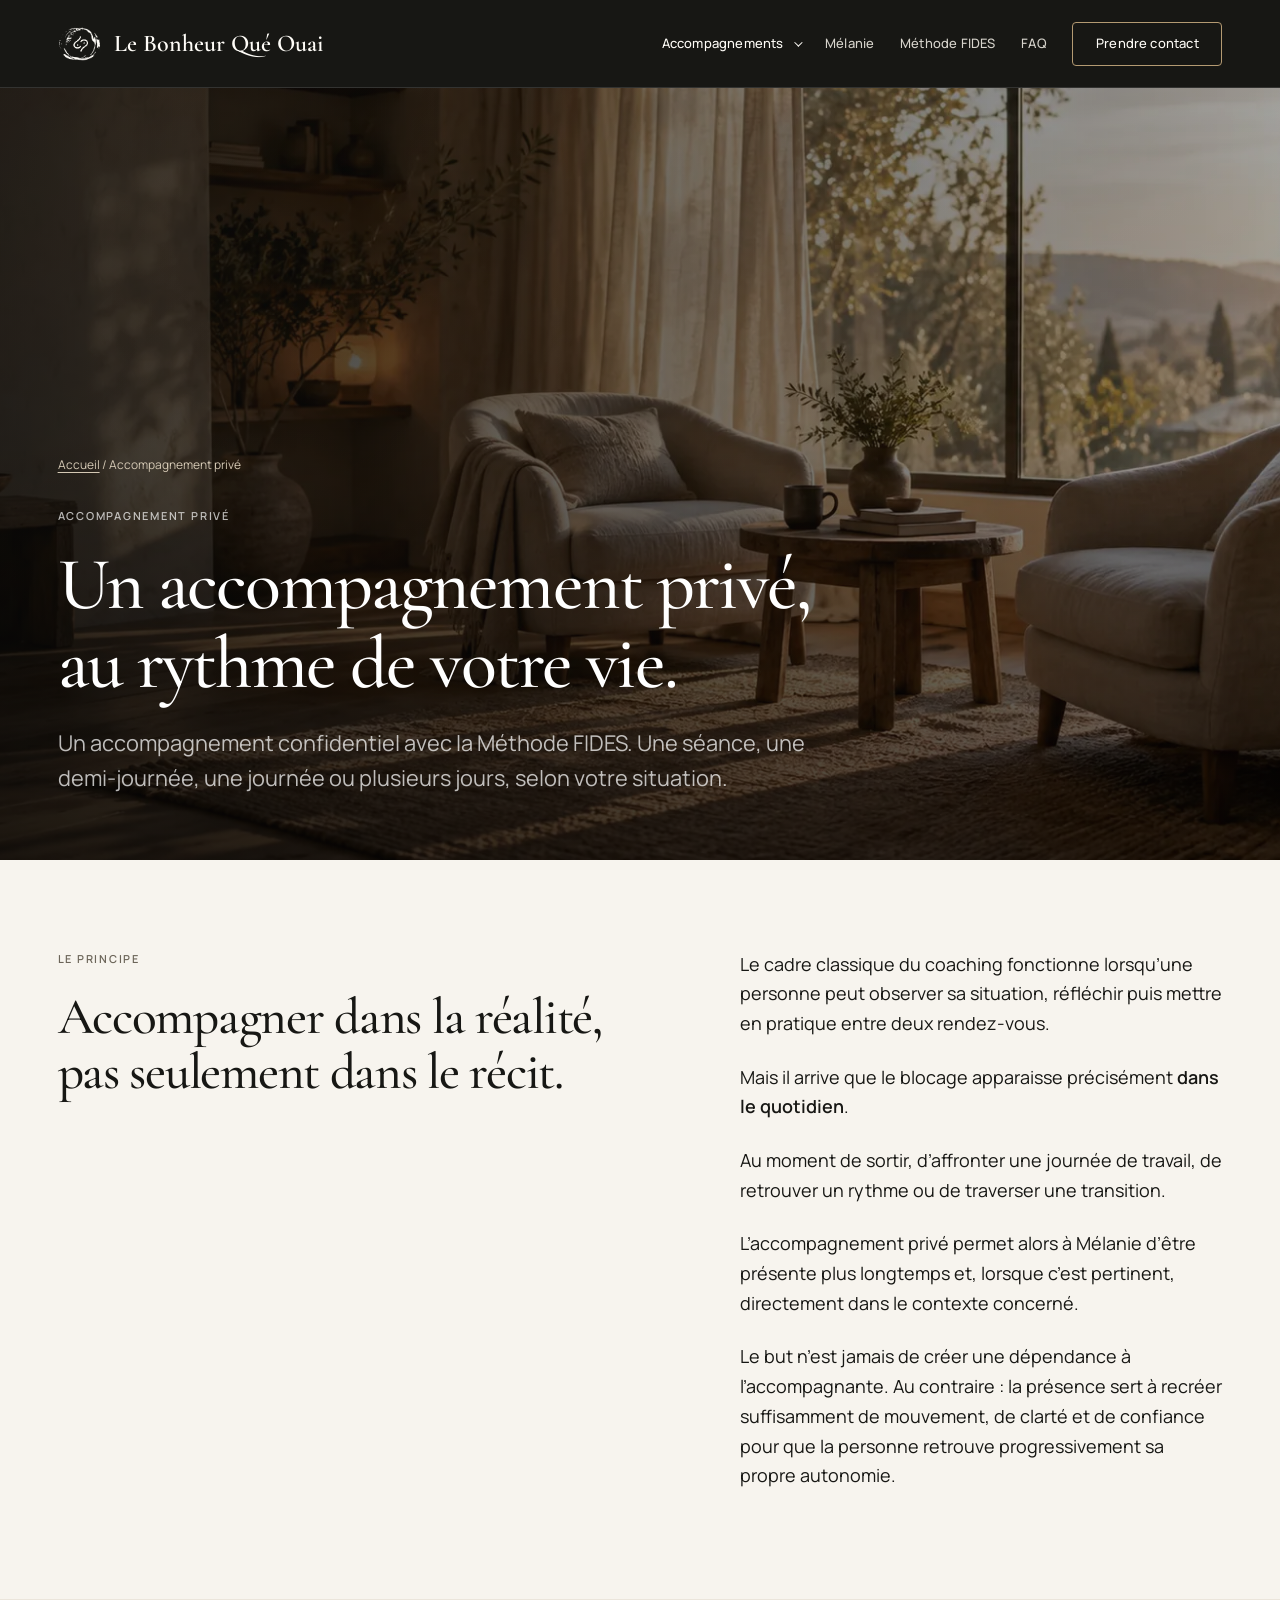
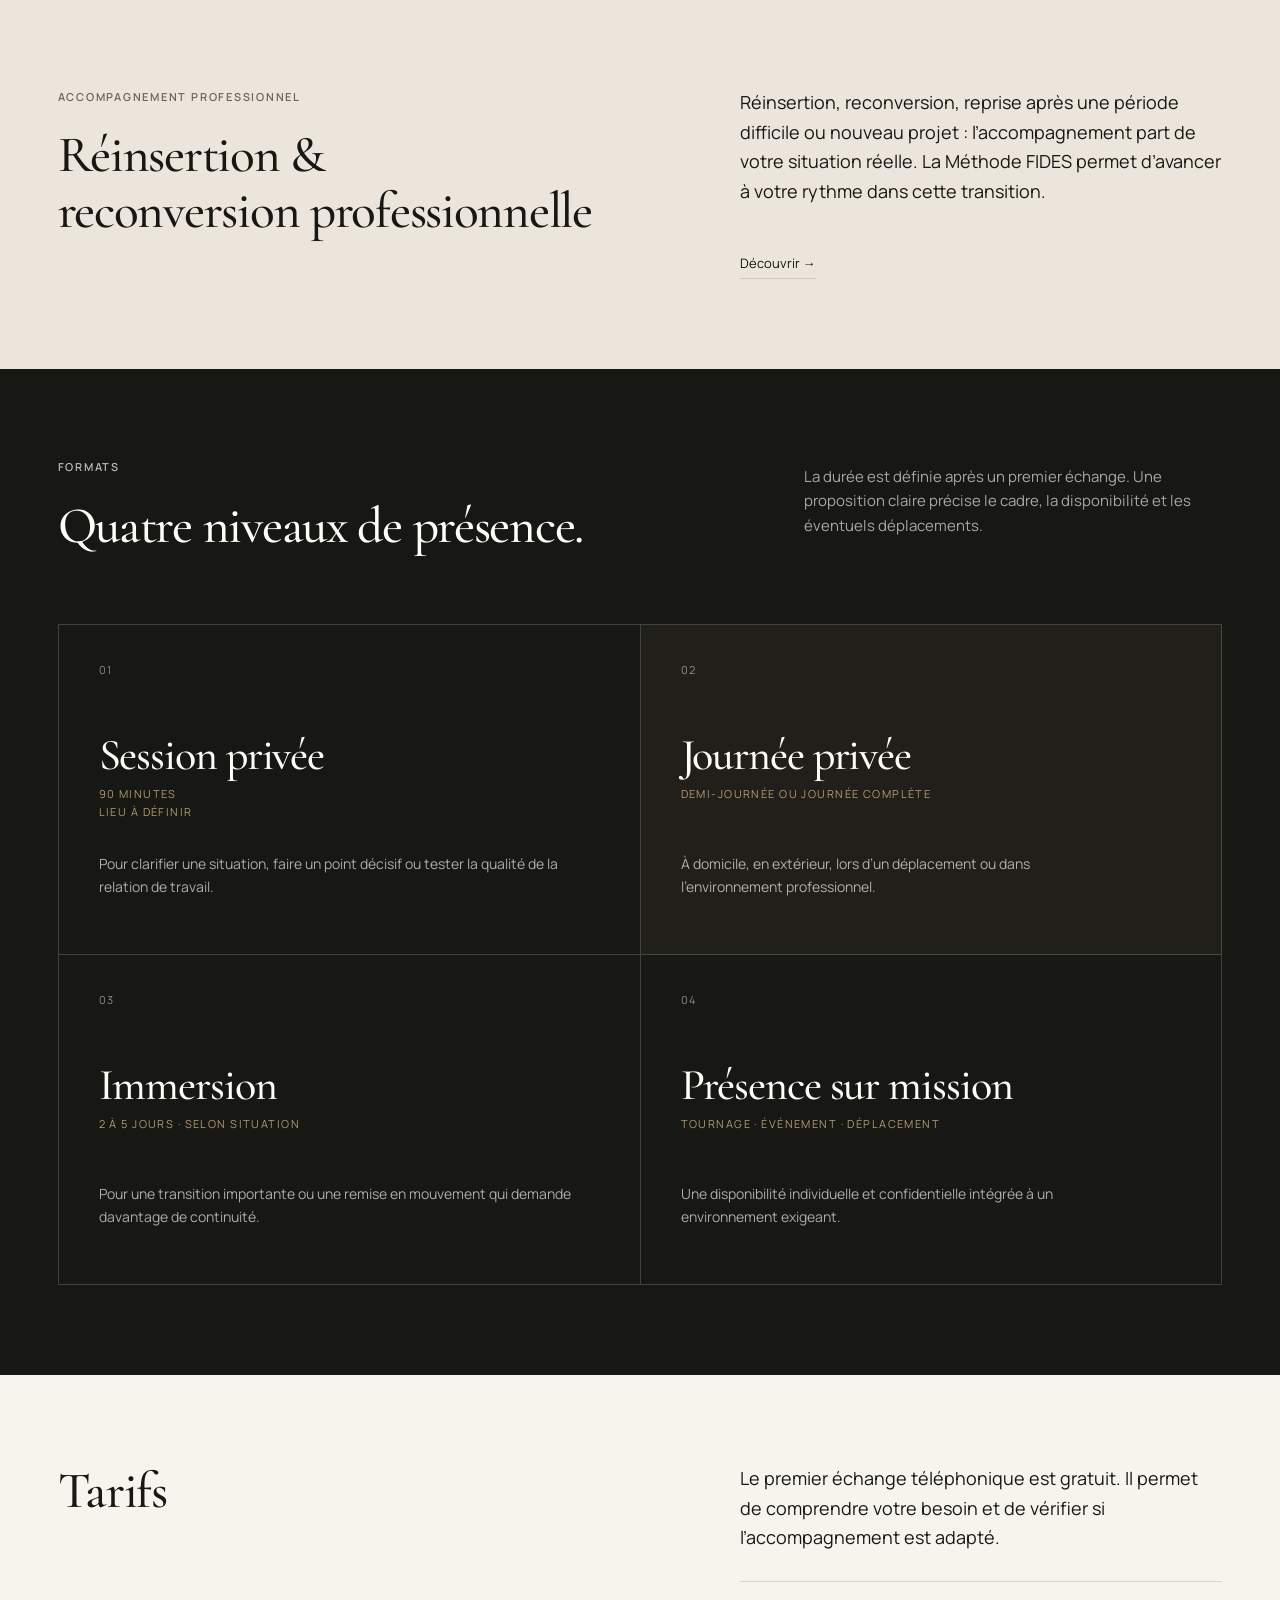
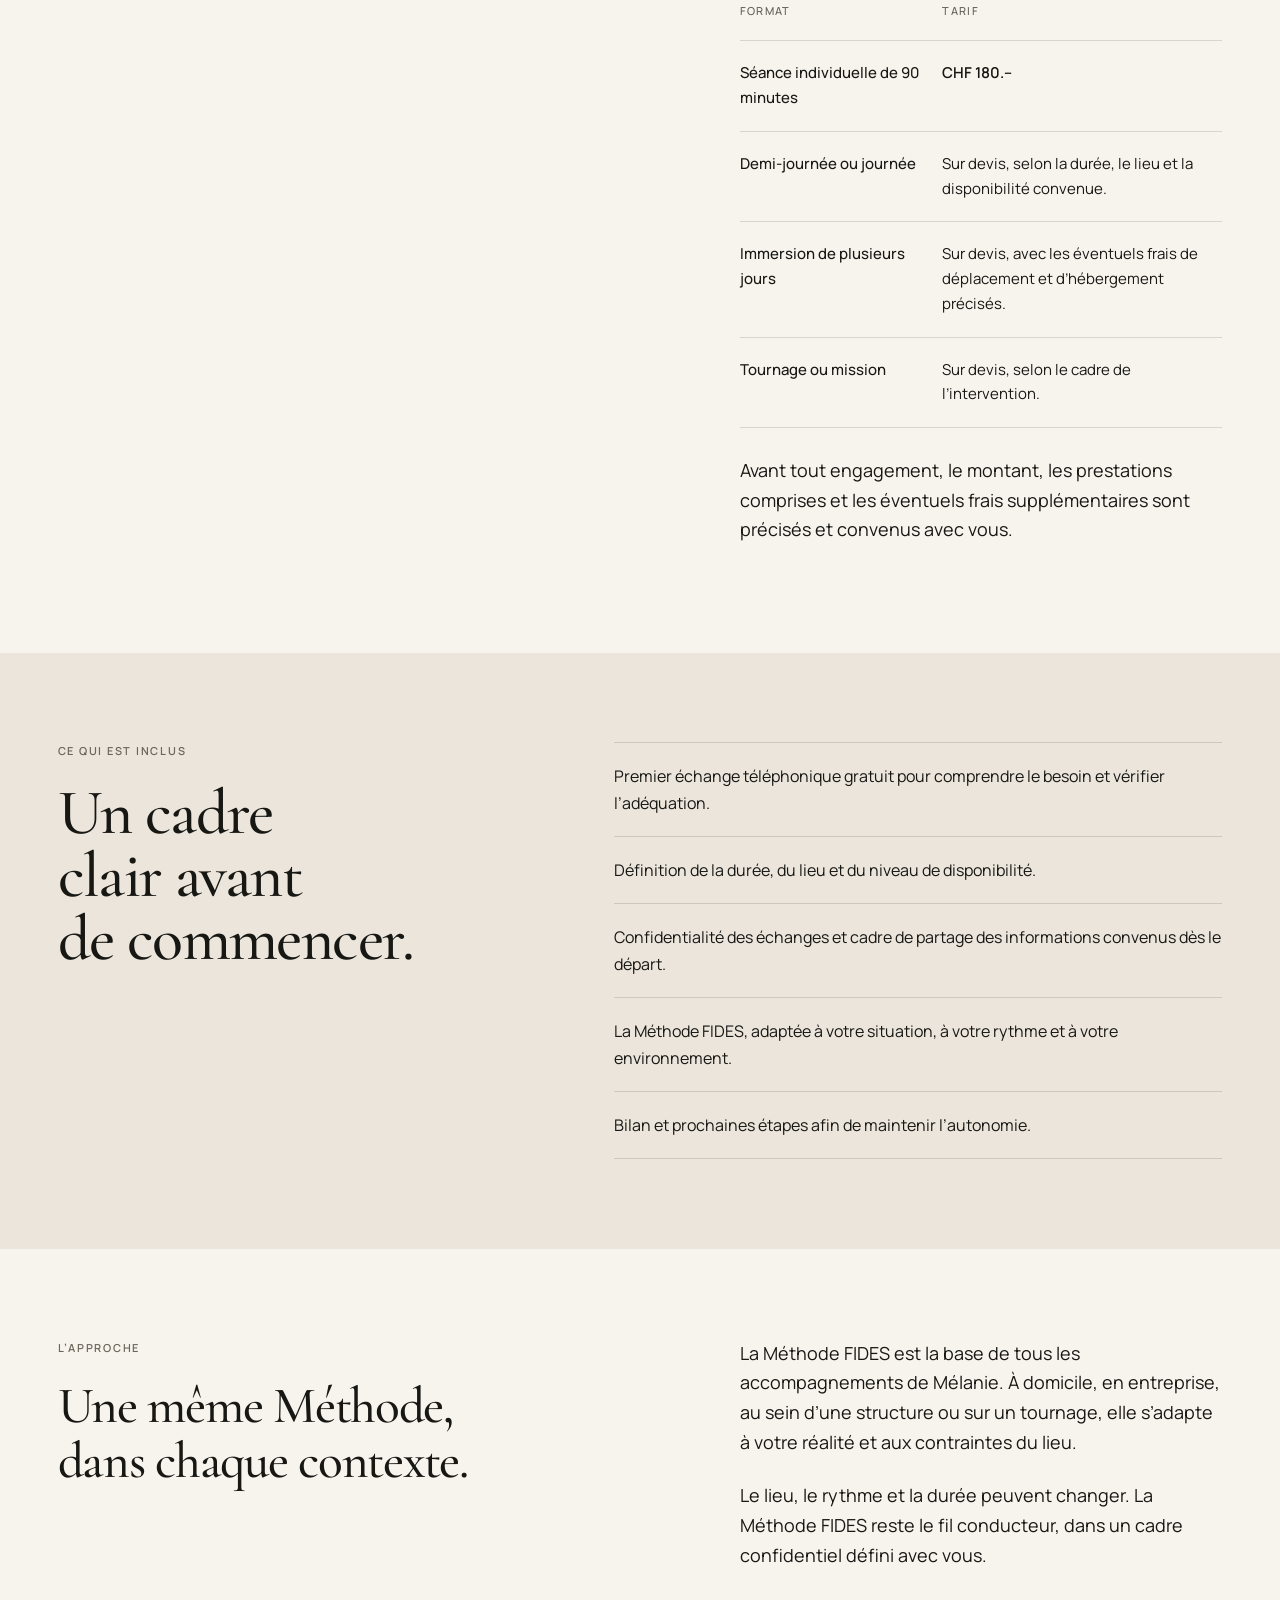
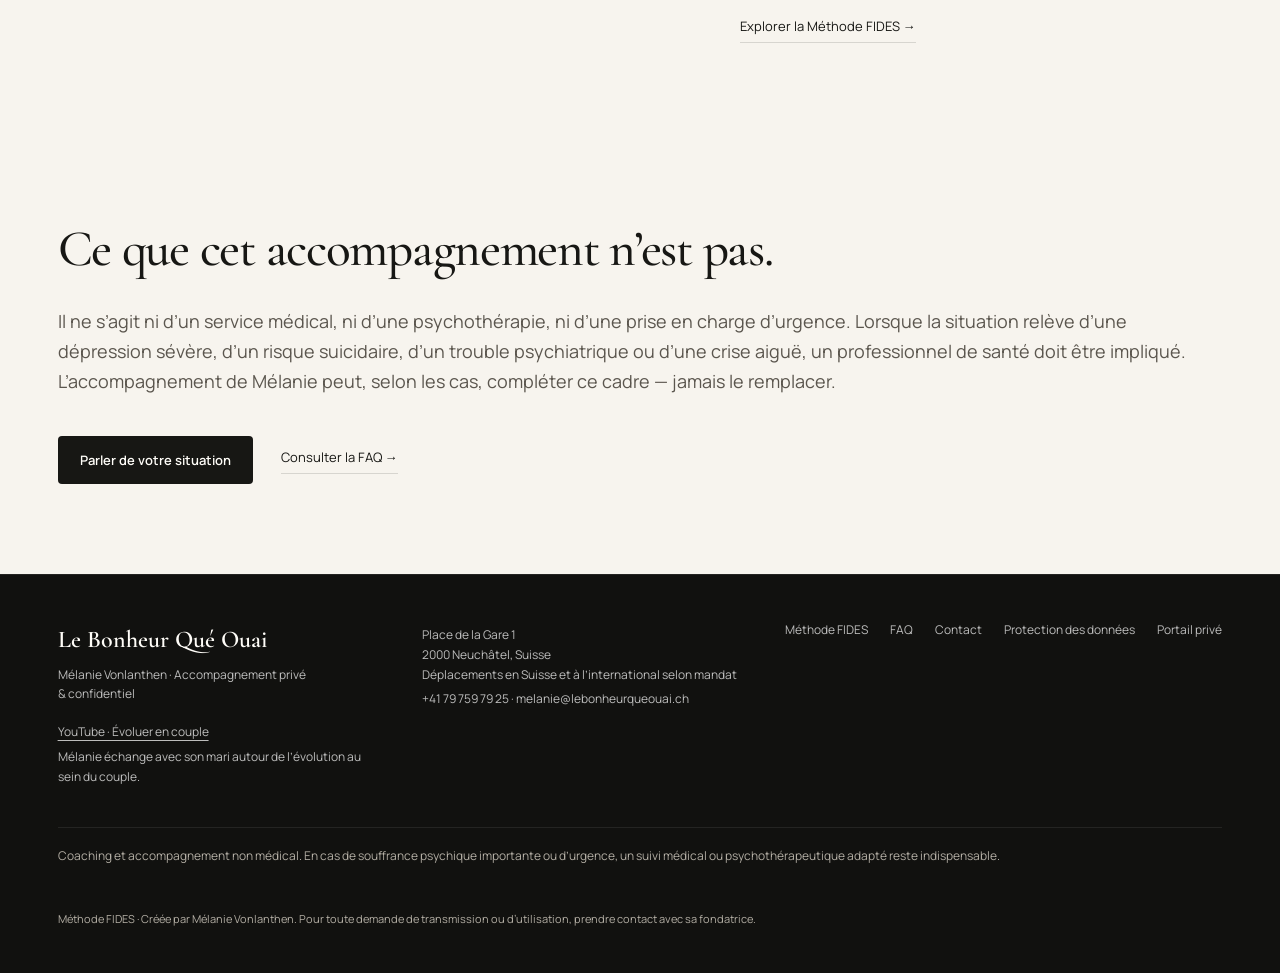
==== accompagnement-prive.html @ 4509a314 "Ajouter les tarifs validés et réduire les répétitions sur la reconversion" ====
<!doctype html><html lang="fr-CH"><head>
<meta charset="utf-8">
<script>document.documentElement.classList.add('js');</script>
<meta name="viewport" content="width=device-width,initial-scale=1">
<title>Accompagnement privé en Suisse | Séances et journées sur mesure</title>
<meta name="description" content="Un accompagnement privé et confidentiel avec la Méthode FIDES : séance, journée ou immersion, à Neuchâtel, à domicile ou en déplacement.">
<meta name="robots" content="index,follow,max-image-preview:large">
<link rel="canonical" href="https://amontandon01-cmyk.github.io/le_bonheur_que_ouai/accompagnement-prive.html">
<meta name="theme-color" content="#171714">
<link rel="icon" href="favicon.ico?v=20260914-symbole" sizes="any">
<link rel="icon" type="image/png" sizes="32x32" href="favicon-32x32.png?v=20260914-symbole">
<link rel="icon" type="image/svg+xml" href="favicon.svg?v=20260914-symbole">




<link rel="apple-touch-icon" sizes="180x180" href="apple-touch-icon.png?v=20260914-symbole">
<link rel="manifest" href="site.webmanifest?v=20260914-symbole">


<meta property="og:type" content="website"><meta property="og:locale" content="fr_CH"><meta property="og:title" content="Accompagnement privé en Suisse | Séances et journées sur mesure"><meta property="og:description" content="Un accompagnement privé et confidentiel avec la Méthode FIDES : séance, journée ou immersion, à Neuchâtel, à domicile ou en déplacement."><meta property="og:url" content="https://amontandon01-cmyk.github.io/le_bonheur_que_ouai/accompagnement-prive.html"><meta property="og:site_name" content="Le Bonheur Qué Ouai">
<meta property="og:image" content="https://amontandon01-cmyk.github.io/le_bonheur_que_ouai/assets/partage-social.jpg">
<meta property="og:image:width" content="1200">
<meta property="og:image:height" content="630">
<meta property="og:image:type" content="image/jpeg">
<meta property="og:image:alt" content="Le Bonheur Qué Ouai — Mélanie Vonlanthen. Accompagnement privé et confidentiel. Méthode FIDES.">
<link rel="stylesheet" href="assets/styles.css?v=20260915-tarifs"><script defer src="assets/site.js?v=20260913d" onerror="document.documentElement.classList.remove('js')"></script>
<script type="application/ld+json">{"@context":"https://schema.org","@graph":[{"@type":"WebSite","@id":"https://amontandon01-cmyk.github.io/le_bonheur_que_ouai/#website","url":"https://amontandon01-cmyk.github.io/le_bonheur_que_ouai/","name":"Le Bonheur Qué Ouai","inLanguage":"fr-CH"},{"@type":"Person","@id":"https://amontandon01-cmyk.github.io/le_bonheur_que_ouai/#melanie","name":"Mélanie Vonlanthen","jobTitle":"Coach et accompagnante privée","url":"https://amontandon01-cmyk.github.io/le_bonheur_que_ouai/melanie-vonlanthen.html","knowsAbout":["Méthode FIDES","accompagnement privé","transitions de vie","réinsertion et reconversion professionnelles"],"description":"Créatrice de la Méthode FIDES, Mélanie Vonlanthen propose un accompagnement privé et confidentiel, adapté à la personne et à son environnement."},{"@type":"ProfessionalService","@id":"https://amontandon01-cmyk.github.io/le_bonheur_que_ouai/#business","name":"Le Bonheur Qué Ouai","telephone":"+41 79 759 79 25","email":"melanie@lebonheurqueouai.ch","address":{"@type":"PostalAddress","streetAddress":"Place de la Gare 1","postalCode":"2000","addressLocality":"Neuchâtel","addressCountry":"CH"},"areaServed":[{"@type":"Country","name":"Suisse"},{"@type":"Place","name":"International, selon mandat"}],"logo":{"@type":"ImageObject","url":"https://amontandon01-cmyk.github.io/le_bonheur_que_ouai/assets/brand/icon-512.png","width":512,"height":512},"description":"Accompagnement privé et confidentiel avec la Méthode FIDES, à Neuchâtel et en déplacement selon mandat."},{"@type":"BreadcrumbList","@id":"https://amontandon01-cmyk.github.io/le_bonheur_que_ouai/accompagnement-prive.html#breadcrumb","itemListElement":[{"@type":"ListItem","position":1,"name":"Accueil","item":"https://amontandon01-cmyk.github.io/le_bonheur_que_ouai/"},{"@type":"ListItem","position":2,"name":"Accompagnement privé","item":"https://amontandon01-cmyk.github.io/le_bonheur_que_ouai/accompagnement-prive.html"}]},{"@type":"Service","@id":"https://amontandon01-cmyk.github.io/le_bonheur_que_ouai/accompagnement-prive.html#service","name":"Accompagnement privé","description":"Un accompagnement privé et confidentiel avec la Méthode FIDES : séance, journée ou immersion, à Neuchâtel, à domicile ou en déplacement.","url":"https://amontandon01-cmyk.github.io/le_bonheur_que_ouai/accompagnement-prive.html","provider":{"@id":"https://amontandon01-cmyk.github.io/le_bonheur_que_ouai/#business"},"areaServed":[{"@type":"Country","name":"Suisse"},{"@type":"Place","name":"International, selon mandat"}],"serviceType":"Accompagnement avec la Méthode FIDES"},{"@type":"WebPage","@id":"https://amontandon01-cmyk.github.io/le_bonheur_que_ouai/accompagnement-prive.html#webpage","url":"https://amontandon01-cmyk.github.io/le_bonheur_que_ouai/accompagnement-prive.html","name":"Accompagnement privé en Suisse | Séances et journées sur mesure","description":"Un accompagnement privé et confidentiel avec la Méthode FIDES : séance, journée ou immersion, à Neuchâtel, à domicile ou en déplacement.","inLanguage":"fr-CH","isPartOf":{"@id":"https://amontandon01-cmyk.github.io/le_bonheur_que_ouai/#website"},"about":{"@id":"https://amontandon01-cmyk.github.io/le_bonheur_que_ouai/#melanie"},"breadcrumb":{"@id":"https://amontandon01-cmyk.github.io/le_bonheur_que_ouai/accompagnement-prive.html#breadcrumb"},"mainEntity":{"@id":"https://amontandon01-cmyk.github.io/le_bonheur_que_ouai/accompagnement-prive.html#service"}}]}</script>
<link rel="preload" as="image" type="image/webp" href="assets/hero-interieur-640.webp" media="(max-width: 640px)">
<link rel="preload" as="image" type="image/webp" href="assets/hero-interieur-1600.webp" media="(min-width: 641px)">
</head><body><a class="skip-link" href="#contenu">Aller au contenu</a><header class="site-header inner-header" data-header><div class="header-inner">
<a class="brand" href="index.html" aria-label="Le Bonheur Qué Ouai — accueil"><img class="brand-logo" src="assets/brand/logo-symbol.png" alt="" width="44" height="44"><span class="brand-name">Le Bonheur Qué Ouai</span></a>
<button class="menu-toggle" type="button" aria-expanded="false" aria-controls="main-nav" aria-label="Ouvrir le menu" data-menu-toggle>Menu</button>
<nav id="main-nav" class="main-nav" aria-label="Navigation principale" data-nav>
<details class="nav-disclosure" data-active><summary>Accompagnements<span class="nav-chevron" aria-hidden="true"></span></summary><div class="nav-submenu"><a href="accompagnement-prive.html" aria-current="page">Tous les accompagnements</a><a href="transitions-de-vie.html">Transitions de vie</a><a class="nav-professional" href="reinsertion-reconversion-professionnelle.html">Réinsertion &amp; reconversion professionnelle</a><a href="remise-en-mouvement.html">Remise en mouvement</a><a href="environnements-exigeants.html">Tournages &amp; missions</a></div></details>
<a href="melanie-vonlanthen.html">Mélanie</a><a href="methode-fides.html">Méthode FIDES</a><a href="faq.html">FAQ</a><a class="nav-cta" href="contact.html">Prendre contact</a></nav></div></header><main id="contenu" tabindex="-1">
<section class="page-hero page-hero-image hero-interieur"><nav class="breadcrumbs" aria-label="Fil d’Ariane"><a href="index.html">Accueil</a><span aria-hidden="true"> / </span><span aria-current="page">Accompagnement privé</span></nav><p class="eyebrow">Accompagnement privé</p><h1>Un accompagnement privé, au rythme de votre vie.</h1><p>Un accompagnement confidentiel avec la Méthode FIDES. Une séance, une demi-journée, une journée ou plusieurs jours, selon votre situation.</p></section>
<section class="section-light content-split"><div><p class="eyebrow dark">Le principe</p><h2>Accompagner dans la réalité, pas seulement dans le récit.</h2></div><div class="long-copy"><p>Le cadre classique du coaching fonctionne lorsqu’une personne peut observer sa situation, réfléchir puis mettre en pratique entre deux rendez-vous.</p><p>Mais il arrive que le blocage apparaisse précisément <strong>dans le quotidien</strong>.</p><p>Au moment de sortir, d’affronter une journée de travail, de retrouver un rythme ou de traverser une transition.</p><p>L’accompagnement privé permet alors à Mélanie d’être présente plus longtemps et, lorsque c’est pertinent, directement dans le contexte concerné.</p><p>Le but n’est jamais de créer une dépendance à l’accompagnante. Au contraire&nbsp;: la présence sert à recréer suffisamment de mouvement, de clarté et de confiance pour que la personne retrouve progressivement sa propre autonomie.</p></div></section>
<section id="reinsertion-reconversion" class="section-stone content-split"><div><p class="eyebrow dark">Accompagnement professionnel</p><h2>Réinsertion &amp; reconversion professionnelle</h2></div><div class="long-copy"><p>Réinsertion, reconversion, reprise après une période difficile ou nouveau projet&nbsp;: l’accompagnement part de votre situation réelle. La Méthode FIDES permet d’avancer à votre rythme dans cette transition.</p><a class="inline-cta" href="reinsertion-reconversion-professionnelle.html" aria-label="Découvrir la réinsertion et la reconversion professionnelle">Découvrir →</a></div></section>
<section class="section-dark"><div class="section-heading split"><div><p class="eyebrow">Formats</p><h2>Quatre niveaux de présence.</h2></div><p>La durée est définie après un premier échange. Une proposition claire précise le cadre, la disponibilité et les éventuels déplacements.</p></div><div class="format-grid"><article class="format-card"><span>01</span><h3>Session privée</h3><p class="format-meta">90 minutes<br>Lieu à définir</p><p>Pour clarifier une situation, faire un point décisif ou tester la qualité de la relation de travail.</p></article><article class="format-card featured"><span>02</span><h3>Journée privée</h3><p class="format-meta">Demi-journée ou journée complète</p><p>À domicile, en extérieur, lors d’un déplacement ou dans l’environnement professionnel.</p></article><article class="format-card"><span>03</span><h3>Immersion</h3><p class="format-meta">2 à 5 jours · selon situation</p><p>Pour une transition importante ou une remise en mouvement qui demande davantage de continuité.</p></article><article class="format-card"><span>04</span><h3>Présence sur mission</h3><p class="format-meta">Tournage · événement · déplacement</p><p>Une disponibilité individuelle et confidentielle intégrée à un environnement exigeant.</p></article></div></section>
<section class="section-light content-split pricing-section" aria-labelledby="tarifs"><div><h2 id="tarifs">Tarifs</h2></div><div class="long-copy"><p>Le premier échange téléphonique est gratuit. Il permet de comprendre votre besoin et de vérifier si l’accompagnement est adapté.</p>
<table class="pricing-table" aria-labelledby="tarifs"><thead><tr><th scope="col">Format</th><th scope="col">Tarif</th></tr></thead><tbody>
<tr><th scope="row">Séance individuelle de 90 minutes</th><td><strong>CHF&nbsp;180.–</strong></td></tr>
<tr><th scope="row">Demi-journée ou journée</th><td>Sur devis, selon la durée, le lieu et la disponibilité convenue.</td></tr>
<tr><th scope="row">Immersion de plusieurs jours</th><td>Sur devis, avec les éventuels frais de déplacement et d’hébergement précisés.</td></tr>
<tr><th scope="row">Tournage ou mission</th><td>Sur devis, selon le cadre de l’intervention.</td></tr>
</tbody></table>
<p>Avant tout engagement, le montant, les prestations comprises et les éventuels frais supplémentaires sont précisés et convenus avec vous.</p></div></section>
<section class="section-stone editorial-list"><div><p class="eyebrow dark">Ce qui est inclus</p><h2>Un cadre clair avant de commencer.</h2></div><ul><li>Premier échange téléphonique gratuit pour comprendre le besoin et vérifier l’adéquation.</li><li>Définition de la durée, du lieu et du niveau de disponibilité.</li><li>Confidentialité des échanges et cadre de partage des informations convenus dès le départ.</li><li>La Méthode FIDES, adaptée à votre situation, à votre rythme et à votre environnement.</li><li>Bilan et prochaines étapes afin de maintenir l’autonomie.</li></ul></section>
<section class="section-light content-split"><div><p class="eyebrow dark">L’approche</p><h2>Une même Méthode, dans chaque contexte.</h2></div><div class="long-copy"><p>La Méthode FIDES est la base de tous les accompagnements de Mélanie. À domicile, en entreprise, au sein d’une structure ou sur un tournage, elle s’adapte à votre réalité et aux contraintes du lieu.</p><p>Le lieu, le rythme et la durée peuvent changer. La Méthode FIDES reste le fil conducteur, dans un cadre confidentiel défini avec vous.</p><a class="inline-cta" href="methode-fides.html">Explorer la Méthode FIDES →</a></div></section><section class="section-light clinical-box"><h2>Ce que cet accompagnement n’est pas.</h2><p>Il ne s’agit ni d’un service médical, ni d’une psychothérapie, ni d’une prise en charge d’urgence. Lorsque la situation relève d’une dépression sévère, d’un risque suicidaire, d’un trouble psychiatrique ou d’une crise aiguë, un professionnel de santé doit être impliqué. L’accompagnement de Mélanie peut, selon les cas, compléter ce cadre — jamais le remplacer.</p><div class="hero-actions"><a class="button button-dark" href="contact.html">Parler de votre situation</a><a class="inline-cta" href="faq.html">Consulter la FAQ →</a></div></section>
</main><footer class="site-footer"><div><strong>Le Bonheur Qué Ouai</strong><p>Mélanie Vonlanthen · Accompagnement privé &amp; confidentiel</p><p class="footer-youtube"><a href="https://www.youtube.com/channel/UCPby14BXJpV1jzdM7zE-QJA/videos" target="_blank" rel="noopener noreferrer" aria-label="YouTube · Évoluer en couple (nouvel onglet)">YouTube · Évoluer en couple</a><span>Mélanie échange avec son mari autour de l’évolution au sein du couple.</span></p></div><div class="footer-meta"><p>Place de la Gare 1<br>2000 Neuchâtel, Suisse<br>Déplacements en Suisse et à l’international selon mandat</p><p><a href="tel:+41797597925">+41 79 759 79 25</a> · <a href="mailto:melanie@lebonheurqueouai.ch">melanie@lebonheurqueouai.ch</a></p></div><div class="footer-links"><a href="methode-fides.html">Méthode FIDES</a><a href="faq.html">FAQ</a><a href="contact.html">Contact</a><a href="protection-des-donnees.html">Protection des données</a><a href="https://portail.lebonheurqueouai.ch/">Portail privé</a></div><div class="photo-credits">Coaching et accompagnement non médical. En cas de souffrance psychique importante ou d’urgence, un suivi médical ou psychothérapeutique adapté reste indispensable.</div><p class="fides-attribution">Méthode FIDES · Créée par Mélanie Vonlanthen. Pour toute demande de transmission ou d’utilisation, prendre contact avec sa fondatrice.</p></footer></body></html>
---- assets/styles.css ----
@font-face {
  font-family: 'Cormorant Garamond';
  font-style: italic;
  font-weight: 500;
  font-display: swap;
  src: url('fonts/cormorant-garamond-italic-latin.woff2') format('woff2');
  unicode-range: U+0000-00FF, U+0131, U+0152-0153, U+02BB-02BC, U+02C6, U+02DA, U+02DC, U+0304, U+0308, U+0329, U+2000-206F, U+20AC, U+2122, U+2191, U+2193, U+2212, U+2215, U+FEFF, U+FFFD;
}

@font-face {
  font-family: 'Cormorant Garamond';
  font-style: normal;
  font-weight: 500;
  font-display: swap;
  src: url('fonts/cormorant-garamond-normal-latin.woff2') format('woff2');
  unicode-range: U+0000-00FF, U+0131, U+0152-0153, U+02BB-02BC, U+02C6, U+02DA, U+02DC, U+0304, U+0308, U+0329, U+2000-206F, U+20AC, U+2122, U+2191, U+2193, U+2212, U+2215, U+FEFF, U+FFFD;
}

@font-face {
  font-family: 'Cormorant Garamond';
  font-style: normal;
  font-weight: 600;
  font-display: swap;
  src: url('fonts/cormorant-garamond-normal-latin.woff2') format('woff2');
  unicode-range: U+0000-00FF, U+0131, U+0152-0153, U+02BB-02BC, U+02C6, U+02DA, U+02DC, U+0304, U+0308, U+0329, U+2000-206F, U+20AC, U+2122, U+2191, U+2193, U+2212, U+2215, U+FEFF, U+FFFD;
}

@font-face {
  font-family: 'Manrope';
  font-style: normal;
  font-weight: 400;
  font-display: swap;
  src: url('fonts/manrope-normal-latin.woff2') format('woff2');
  unicode-range: U+0000-00FF, U+0131, U+0152-0153, U+02BB-02BC, U+02C6, U+02DA, U+02DC, U+0304, U+0308, U+0329, U+2000-206F, U+20AC, U+2122, U+2191, U+2193, U+2212, U+2215, U+FEFF, U+FFFD;
}

@font-face {
  font-family: 'Manrope';
  font-style: normal;
  font-weight: 500;
  font-display: swap;
  src: url('fonts/manrope-normal-latin.woff2') format('woff2');
  unicode-range: U+0000-00FF, U+0131, U+0152-0153, U+02BB-02BC, U+02C6, U+02DA, U+02DC, U+0304, U+0308, U+0329, U+2000-206F, U+20AC, U+2122, U+2191, U+2193, U+2212, U+2215, U+FEFF, U+FFFD;
}

@font-face {
  font-family: 'Manrope';
  font-style: normal;
  font-weight: 600;
  font-display: swap;
  src: url('fonts/manrope-normal-latin.woff2') format('woff2');
  unicode-range: U+0000-00FF, U+0131, U+0152-0153, U+02BB-02BC, U+02C6, U+02DA, U+02DC, U+0304, U+0308, U+0329, U+2000-206F, U+20AC, U+2122, U+2191, U+2193, U+2212, U+2215, U+FEFF, U+FFFD;
}


:root {
  --ink: #171714;
  --paper: #f7f4ee;
  --stone: #ebe5db;
  --white: #fffdf8;
  --muted: #777167;
  --accent: #b49a72;
  --line: rgba(23, 23, 20, .14);
  --max: 1380px;
  --pad: clamp(24px, 5vw, 84px);
  --header-h: 79px;
}

*, *::before, *::after { box-sizing: border-box; }
html { scroll-behavior: smooth; }
body {
  margin: 0;
  min-width: 320px;
  background: var(--paper);
  color: var(--ink);
  font-family: 'Manrope', sans-serif;
  font-size: 16px;
  line-height: 1.65;
  -webkit-font-smoothing: antialiased;
  text-rendering: optimizeLegibility;
}
body.menu-open { overflow: hidden; }
a { color: inherit; text-decoration: none; }
img { display: block; max-width: 100%; }
button { font: inherit; }
::selection { background: #cdbc9f; color: var(--ink); }
h1, h2, h3, p { margin-top: 0; }
h1, h2, h3 {
  font-family: 'Cormorant Garamond', serif;
  font-weight: 500;
  line-height: .98;
  letter-spacing: -.025em;
}

/* Shared components */
.eyebrow {
  margin: 0 0 22px;
  color: rgba(255, 255, 255, .7);
  font-size: 11px;
  font-weight: 600;
  letter-spacing: .16em;
  text-transform: uppercase;
}
.eyebrow.dark { color: #6c6559; }
.button {
  display: inline-flex;
  align-items: center;
  justify-content: center;
  min-height: 48px;
  padding: 0 22px;
  border-radius: 999px;
  font-size: 13px;
  font-weight: 600;
  transition: transform .2s ease, background-color .2s ease;
}
.button:hover { transform: translateY(-2px); }
.button-light { background: var(--white); color: var(--ink); }
.button-dark { background: var(--ink); color: var(--white); }
.text-link {
  width: max-content;
  max-width: 100%;
  padding-bottom: 4px;
  border-bottom: 1px solid rgba(255, 255, 255, .4);
  font-size: 13px;
}
.inline-cta {
  display: inline-block;
  margin-top: 28px;
  padding-bottom: 4px;
  border-bottom: 1px solid var(--line);
  font-size: 13px;
}

/* Home hero */
.hero {
  position: relative;
  min-height: 100svh;
  display: grid;
  grid-template-columns: minmax(0, 1.35fr) minmax(280px, .65fr);
  align-items: end;
  gap: 54px;
  padding: 180px var(--pad) 62px;
  overflow: hidden;
  background: #161613;
  color: var(--white);
}
.home-hero::before,
.page-hero-image::before {
  content: '';
  position: absolute;
  inset: 0;
  background-image:
    linear-gradient(90deg, rgba(12, 12, 10, .80), rgba(12, 12, 10, .55) 48%, rgba(12, 12, 10, .30)),
    var(--hero-image, url('hero-accueil-2200.webp'));
  background-size: cover;
  background-repeat: no-repeat;
  background-position: center 56%;
  transform: scale(1.02);
}
.hero::after,
.page-hero-image::after {
  content: '';
  position: absolute;
  inset: 0;
  background: linear-gradient(180deg, rgba(0, 0, 0, .08), rgba(0, 0, 0, .12) 52%, rgba(0, 0, 0, .5));
}
.hero > *, .page-hero-image > * { position: relative; z-index: 1; }
.hero-content { max-width: 920px; }
.hero h1 {
  max-width: 1200px;
  margin-bottom: 28px;
  font-size: clamp(61px, 8.4vw, 132px);
}
.hero-lead {
  max-width: 770px;
  color: rgba(255, 255, 255, .85);
  font-size: clamp(18px, 1.8vw, 27px);
  line-height: 1.5;
}
.hero-actions {
  display: flex;
  align-items: center;
  flex-wrap: wrap;
  gap: 28px;
  margin-top: 40px;
}
.hero-note {
  justify-self: end;
  max-width: 330px;
  padding-top: 18px;
  border-top: 1px solid rgba(255, 255, 255, .45);
  color: rgba(255, 255, 255, .78);
}
.hero-note span {
  color: #fff;
  font-family: 'Cormorant Garamond', serif;
  font-size: 42px;
  line-height: 1;
}
.hero-note p { margin: 10px 0 0; font-size: 14px; }

/* Inner hero */
.page-hero {
  min-height: 74svh;
  padding: 190px var(--pad) 90px;
  display: flex;
  flex-direction: column;
  justify-content: flex-end;
  background: #191916;
  color: #fff;
}
.page-hero h1 {
  max-width: 1150px;
  margin: 0 0 28px;
  font-size: clamp(60px, 8vw, 118px);
}
.page-hero > p:last-child {
  max-width: 770px;
  color: rgba(255, 255, 255, .72);
  font-size: clamp(18px, 1.7vw, 25px);
}
.page-hero.warm { background: linear-gradient(135deg, #302921, #171714); }
.page-hero.soft { background: linear-gradient(135deg, #4f514b, #1d1d1a); }
.page-hero.night { background: linear-gradient(145deg, #13171a, #1b1b18); }
.page-hero.faq-hero { background: linear-gradient(145deg, #29261f, #171714); }
.page-hero.contact-hero { background: linear-gradient(145deg, #272721, #171714); }
.portrait-hero {
  display: grid;
  grid-template-columns: 1.05fr .65fr;
  gap: 80px;
  align-items: end;
  padding-bottom: 0;
}
.portrait-hero > div { padding-bottom: 80px; }
.portrait-hero picture { align-self: end; justify-self: end; max-width: 540px; }
.portrait-hero img {
  width: 100%;
  max-height: 70svh;
  height: auto;
  aspect-ratio: 4 / 5;
  object-fit: cover;
  object-position: center 20%;
}

/* Sections */
.section-light,
.section-stone,
.section-dark,
.section { padding: clamp(90px, 10vw, 150px) var(--pad); }
.section-light { background: var(--paper); }
.section-stone { background: var(--stone); }
.section-dark { background: var(--ink); color: var(--white); }
.section-kicker {
  margin-bottom: 36px;
  color: var(--muted);
  font-size: 11px;
  letter-spacing: .15em;
  text-transform: uppercase;
}
.intro-grid,
.content-split {
  max-width: var(--max);
  margin: auto;
  display: grid;
  grid-template-columns: 1.08fr .92fr;
  gap: clamp(50px, 9vw, 140px);
}
.intro h2,
.content-split h2,
.section-heading h2,
.profile-copy h2,
.contact-page h2,
.clinical-box h2,
.centered h2 {
  margin-bottom: 0;
  font-size: clamp(45px, 5.2vw, 82px);
}
.intro-copy { max-width: 650px; padding-top: 10px; font-size: 18px; }
.intro-copy p + p,
.long-copy p + p { margin-top: 24px; }
.long-copy { max-width: 700px; font-size: 18px; }
.fides-logo { width: 100%; max-width: 480px; height: auto; margin-inline: auto; }
.long-copy.centered,
.centered { max-width: 900px; margin: auto; }
.light-copy { color: rgba(255, 255, 255, .72); }
.section-heading { max-width: 1050px; margin: 0 auto 70px; }
.section-heading.split {
  max-width: var(--max);
  display: grid;
  grid-template-columns: 1.1fr .7fr;
  gap: 90px;
  align-items: end;
}
.section-heading.split > p { max-width: 480px; color: rgba(255, 255, 255, .62); font-size: 15px; }

.principles {
  max-width: var(--max);
  margin: 90px auto 0;
  display: grid;
  grid-template-columns: repeat(3, 1fr);
  border-top: 1px solid var(--line);
}
.principle { min-height: 230px; padding: 26px 40px 0 0; border-right: 1px solid var(--line); }
.principle + .principle { padding-left: 40px; }
.principle:last-child { border-right: 0; }
.principle > span,
.route-card > span,
.format-card > span,
.context-grid span,
.steps span { color: var(--muted); font-size: 11px; letter-spacing: .14em; }
.principle h3 { margin: 48px 0 12px; font-size: 34px; }
.principle p { max-width: 320px; color: #5d584f; font-size: 14px; }

.route-grid,
.scenario-grid,
.context-grid,
.method-grid {
  max-width: var(--max);
  margin: auto;
  display: grid;
  grid-template-columns: repeat(2, 1fr);
  border-top: 1px solid var(--line);
  border-left: 1px solid var(--line);
}
.route-card,
.scenario-grid article,
.context-grid article,
.method-grid article {
  min-height: 280px;
  padding: 34px 38px 40px;
  border-right: 1px solid var(--line);
  border-bottom: 1px solid var(--line);
}
.route-card { display: flex; flex-direction: column; transition: background-color .2s ease; }
.route-card:hover { background: rgba(255, 255, 255, .42); }
.route-card h3,
.scenario-grid h3,
.context-grid h3,
.method-grid h3 { margin: 52px 0 14px; font-size: 42px; }
.route-card p,
.scenario-grid p,
.method-grid p { max-width: 500px; color: #615b52; }
.route-card b { margin-top: auto; font-size: 12px; font-weight: 500; }
.context-grid,
.context-grid article { border-color: rgba(255, 255, 255, .16); }
.context-grid p { color: rgba(255, 255, 255, .63); }
.context-grid span { color: rgba(255, 255, 255, .46); }

.profile {
  display: grid;
  grid-template-columns: .82fr 1.18fr;
  gap: clamp(55px, 9vw, 140px);
  align-items: start;
}
.profile-visual {
  position: sticky;
  top: 110px;
  margin: 0;
  overflow: hidden;
  background: #d9d0c4;
}
.profile-visual img {
  width: 100%;
  height: auto;
  aspect-ratio: 4 / 5;
  object-fit: cover;
  object-position: center 20%;
}
.profile-visual figcaption {
  position: absolute;
  left: 30px;
  bottom: 30px;
  padding: 12px 15px;
  background: rgba(247, 244, 238, .94);
  color: var(--ink);
  font-size: 11px;
  letter-spacing: .08em;
}
.profile-copy { max-width: 760px; padding-top: 20px; }
.profile-copy h2 { margin-bottom: 36px; }
.profile-copy > p { color: #565149; font-size: 17px; }
.profile-stats { margin-top: 55px; border-top: 1px solid var(--line); }
.profile-stats > div {
  display: grid;
  grid-template-columns: minmax(190px, 35%) minmax(0, 1fr);
  column-gap: 28px;
  align-items: center;
  padding: 20px 0;
  border-bottom: 1px solid var(--line);
}
.profile-stats strong { font-family: 'Cormorant Garamond', serif; font-size: 31px; }
.profile-stats span { color: var(--muted); font-size: 13px; }

.compact-cta { display: grid; grid-template-columns: 1fr .65fr; gap: 100px; align-items: end; }
.compact-cta h2 { margin: 0; font-size: clamp(44px, 5vw, 76px); }
.compact-cta > div:last-child p { color: rgba(255, 255, 255, .65); }
.compact-cta.light > div:last-child p { color: #625d55; }

.format-grid {
  max-width: var(--max);
  margin: auto;
  display: grid;
  grid-template-columns: repeat(2, 1fr);
  border-top: 1px solid rgba(255, 255, 255, .18);
  border-left: 1px solid rgba(255, 255, 255, .18);
}
.format-card {
  min-height: 330px;
  padding: 36px 40px 42px;
  display: flex;
  flex-direction: column;
  border-right: 1px solid rgba(255, 255, 255, .18);
  border-bottom: 1px solid rgba(255, 255, 255, .18);
}
.format-card h3 { margin: 55px 0 8px; font-size: 44px; }
.format-meta { color: var(--accent); font-size: 11px; letter-spacing: .13em; text-transform: uppercase; }
.format-card > p:last-child { max-width: 520px; margin-top: auto; color: rgba(255, 255, 255, .64); font-size: 14px; }
.format-card.featured { background: #211f1a; }
.format-card > span { color: rgba(255, 255, 255, .5); }

.pricing-table { width: 100%; margin: 28px 0; border-collapse: collapse; table-layout: fixed; font-size: 15px; }
.pricing-table th, .pricing-table td { padding: 20px 20px 20px 0; border-bottom: 1px solid var(--line); text-align: left; vertical-align: top; }
.pricing-table th { font-weight: 500; }
.pricing-table thead { border-top: 1px solid var(--line); }
.pricing-table thead th { color: var(--muted); font-size: 11px; letter-spacing: .12em; text-transform: uppercase; }
.pricing-table th:first-child { width: 42%; }
.pricing-table th:last-child, .pricing-table td:last-child { padding-right: 0; }

.editorial-list { display: grid; grid-template-columns: .75fr 1fr; gap: 100px; }
.editorial-list h2 { font-size: clamp(44px, 5vw, 76px); }
.editorial-list ul { margin: 0; padding: 0; list-style: none; border-top: 1px solid var(--line); }
.editorial-list li { padding: 20px 0; border-bottom: 1px solid var(--line); }

.clinical-box { max-width: none; }
.clinical-box > * { max-width: 1200px; margin-left: auto; margin-right: auto; }
.clinical-box h2 { margin-bottom: 30px; }
.clinical-box p { color: #5b564e; font-size: 18px; }
.clinical-box.emph { border-top: 1px solid var(--line); }

.steps { display: grid; grid-template-columns: repeat(4, 1fr); }
.steps > div { padding: 30px; border-left: 1px solid var(--line); }
.steps > div:last-child { border-right: 1px solid var(--line); }
.steps h3 { margin: 50px 0 14px; font-size: 31px; }

.story-section { display: grid; grid-template-columns: 1fr .85fr; gap: 100px; }
.story-section h2 { font-size: clamp(45px, 5vw, 78px); }
.stats-band {
  display: grid;
  grid-template-columns: repeat(4, 1fr);
  padding-top: 70px;
  padding-bottom: 70px;
}
.stats-band > div { padding: 24px; border-right: 1px solid rgba(255, 255, 255, .16); min-width: 0; }
.stats-band > div:last-child { border-right: 0; }
.stats-band strong {
  display: block;
  font-family: 'Cormorant Garamond', serif;
  font-size: clamp(28px, 3vw, 42px);
  line-height: 1.05;
  overflow-wrap: anywhere;
}
.stats-band span { color: rgba(255, 255, 255, .55); font-size: 12px; }

.faq-section { max-width: 1100px; margin: auto; }
.faq-group + .faq-group { margin-top: 64px; }
.faq-group > h2 { margin-bottom: 28px; font-size: clamp(34px, 4vw, 48px); }
.faq-item { border-top: 1px solid var(--line); }
.faq-item:last-child { border-bottom: 1px solid var(--line); }
.faq-item summary {
  position: relative;
  padding: 28px 45px 28px 0;
  cursor: pointer;
  list-style: none;
  font-family: 'Cormorant Garamond', serif;
  font-size: 31px;
  line-height: 1.1;
}
.faq-item summary::-webkit-details-marker { display: none; }
.faq-item summary::after {
  content: '+';
  position: absolute;
  right: 0;
  top: 26px;
  font-family: 'Manrope', sans-serif;
  font-size: 24px;
  font-weight: 300;
}
.faq-item[open] summary::after { content: '–'; }
.faq-item div { max-width: 800px; padding-bottom: 28px; color: #5d584f; }

.contact-page { display: grid; grid-template-columns: 1fr .8fr; gap: 100px; }
.contact-copy { max-width: 700px; }
.contact-panel { border-top: 1px solid var(--line); }
.contact-line {
  display: grid;
  grid-template-columns: 120px minmax(0, 1fr);
  gap: 20px;
  align-items: center;
  padding: 20px 0;
  border-bottom: 1px solid var(--line);
}
.contact-line span { color: var(--muted); font-size: 11px; letter-spacing: .12em; text-transform: uppercase; }
.contact-line strong { min-width: 0; font-size: 14px; font-weight: 500; overflow-wrap: anywhere; }
.contact-panel .button { margin-top: 28px; }
.contact-panel.large { padding-top: 10px; }

/* First-generation page compatibility */
.wrap { max-width: var(--max); margin: auto; }
.split { display: grid; grid-template-columns: 1fr .9fr; gap: clamp(48px, 8vw, 120px); }
.lead { color: #59544d; font-size: 18px; }
.prose { max-width: 860px; margin: auto; }
.prose h2 { margin-top: 58px; font-size: clamp(40px, 4.5vw, 64px); }
.prose h3 { margin-top: 38px; font-size: 30px; }
.prose p, .prose li { color: #565149; font-size: 17px; }
.breadcrumbs { margin-bottom: 28px; color: var(--muted); font-size: 11px; }
.breadcrumbs a { text-decoration: underline; text-underline-offset: 3px; }
.notice { margin-top: 36px; padding: 22px 26px; border-left: 2px solid var(--accent); background: rgba(180, 154, 114, .12); color: #5b554d; font-size: 14px; }
.cards { display: grid; grid-template-columns: repeat(3, 1fr); margin-top: 58px; border-top: 1px solid var(--line); }
.card { min-height: 250px; padding: 30px 34px 24px 0; border-right: 1px solid var(--line); }
.card + .card { padding-left: 34px; }
.card:last-child { border-right: 0; }
.card h3 { margin: 42px 0 14px; font-size: 34px; }
.card p { color: #5f5a52; font-size: 14px; }
.stats { display: grid; grid-template-columns: repeat(3, 1fr); margin-top: 42px; border-top: 1px solid var(--line); }
.stat { padding: 18px 20px 0 0; }
.stat strong { display: block; font-family: 'Cormorant Garamond', serif; font-size: 32px; }
.stat span { color: var(--muted); font-size: 12px; }
.contact-grid { display: grid; grid-template-columns: 1fr 1fr; gap: 70px; }
.contact-lines { border-top: 1px solid var(--line); }

.site-footer {
  padding: 45px var(--pad);
  display: grid;
  grid-template-columns: 1fr 1fr auto;
  gap: 40px;
  background: #11110f;
  border-top: 1px solid rgba(255, 255, 255, .08);
  color: rgba(255, 255, 255, .72);
  font-size: 12px;
}
.site-footer strong { color: var(--white); font-family: 'Cormorant Garamond', serif; font-size: 24px; }
.site-footer p { margin: 5px 0 0; }
.site-footer .footer-youtube { margin-top: 18px; }
.footer-youtube a { text-decoration: underline; text-underline-offset: 4px; }
.footer-youtube span { display: block; margin-top: 5px; }
.footer-links { display: flex; gap: 22px; align-items: flex-start; }
.photo-credits {
  grid-column: 1 / -1;
  padding-top: 18px;
  border-top: 1px solid rgba(255, 255, 255, .08);
  color: rgba(255, 255, 255, .38);
  font-size: 10px;
}

.reveal { opacity: 1; transform: none; }
.reveal.visible { opacity: 1; transform: none; }
.delay-1 { transition-delay: .08s; }
.delay-2 { transition-delay: .16s; }
.delay-3 { transition-delay: .24s; }

/* Tablet */
@media (max-width: 1180px) {
  :root { --pad: clamp(24px, 4vw, 48px); }
}

/* Mobile navigation + stacked layout */
@media (max-width: 1200px) {
  :root { --header-h: 70px; }

  .reveal { opacity: 1; transform: none; transition: none; }

  .hero {
    grid-template-columns: 1fr;
    min-height: 92svh;
    gap: 44px;
    padding-top: 130px;
    padding-bottom: 44px;
  }
  .hero-note { justify-self: start; max-width: 520px; }
  .hero h1 { font-size: clamp(58px, 11vw, 88px); }

  .intro-grid,
  .content-split,
  .section-heading.split,
  .profile,
  .compact-cta,
  .editorial-list,
  .story-section,
  .contact-page,
  .split,
  .contact-grid { grid-template-columns: 1fr; gap: 48px; }

  .route-grid,
  .scenario-grid,
  .context-grid,
  .method-grid { grid-template-columns: 1fr; }

  .principles { grid-template-columns: 1fr; margin-top: 60px; }
  .principle,
  .principle + .principle {
    min-height: 0;
    padding: 24px 0 28px;
    border-right: 0;
    border-bottom: 1px solid var(--line);
  }
  .principle h3 { margin-top: 22px; }

  .profile-visual { position: relative; top: auto; width: min(100%, 650px); margin: 0 auto; }
  .portrait-hero { grid-template-columns: minmax(0, 1fr); gap: 42px; padding-bottom: 0; }
  .portrait-hero > * { min-width: 0; }
  .portrait-hero picture { width: 100%; min-width: 0; }
  .portrait-hero > div { padding-bottom: 0; }
  .portrait-hero picture { justify-self: start; max-width: 520px; }

  .steps { grid-template-columns: repeat(2, 1fr); }
  .stats-band { grid-template-columns: repeat(2, 1fr); }
  .cards { grid-template-columns: 1fr; }
  .card,
  .card + .card { min-height: 0; padding: 24px 0; border-right: 0; border-bottom: 1px solid var(--line); }
  .stats { grid-template-columns: 1fr; }
  .site-footer { grid-template-columns: 1fr 1fr; }
}

/* Phone */
@media (max-width: 640px) {
  :root { --pad: 20px; --header-h: 64px; }

  .hero {
    min-height: 100svh;
    gap: 34px;
    padding: 118px 20px 34px;
  }
  .home-hero::before { background-position: 62% center; }
  .hero h1 { margin-bottom: 22px; font-size: clamp(50px, 14.5vw, 68px); line-height: .94; }
  .hero-lead { font-size: 16px; line-height: 1.55; }
  .hero-actions { align-items: stretch; gap: 16px; margin-top: 28px; }
  .hero-actions .button { width: 100%; }
  .hero-note { padding-top: 16px; }
  .hero-note span { font-size: 34px; }
  .hero-note p { font-size: 13px; line-height: 1.5; }

  .page-hero {
    min-height: auto;
    padding: 126px 20px 58px;
  }
  .page-hero h1 { margin-bottom: 22px; font-size: clamp(46px, 13.5vw, 62px); line-height: .95; }
  .page-hero > p:last-child { font-size: 17px; line-height: 1.55; }
  .portrait-hero { padding-bottom: 0; }
  .portrait-hero picture { max-width: 100%; }
  .portrait-hero img { max-height: none; }

  .section-light,
  .section-stone,
  .section-dark,
  .section { padding: 70px 20px; }
  .section-heading { margin-bottom: 44px; }
  .section-kicker { margin-bottom: 24px; }
  .intro h2,
  .content-split h2,
  .section-heading h2,
  .profile-copy h2,
  .contact-page h2,
  .clinical-box h2,
  .centered h2 { font-size: clamp(39px, 11.5vw, 52px); line-height: .98; }
  .intro-copy,
  .long-copy,
  .lead,
  .clinical-box p { font-size: 16px; }

  .route-card,
  .scenario-grid article,
  .context-grid article,
  .method-grid article { min-height: 0; padding: 26px 22px 30px; }
  .route-card h3,
  .scenario-grid h3,
  .context-grid h3,
  .method-grid h3 { margin: 30px 0 12px; font-size: 34px; }
  .route-card p,
  .scenario-grid p,
  .context-grid p,
  .method-grid p { font-size: 14px; }

  .format-grid { grid-template-columns: 1fr; }
  .format-card { min-height: 280px; padding: 28px 24px; }
  .format-card h3 { margin-top: 36px; font-size: 38px; }

  .profile { gap: 38px; }
  .profile-visual { width: 100%; }
  .profile-visual figcaption {
    left: 12px;
    right: 12px;
    bottom: 12px;
    padding: 10px 12px;
    text-align: center;
    font-size: 10px;
  }
  .profile-copy { padding-top: 0; }
  .profile-copy > p { font-size: 16px; }
  .profile-stats { margin-top: 38px; }
  .profile-stats > div { grid-template-columns: 1fr; gap: 2px; padding: 16px 0; }
  .profile-stats strong { font-size: 29px; }

  .compact-cta { gap: 28px; }
  .compact-cta h2 { font-size: clamp(40px, 11.5vw, 54px); }

  .editorial-list { gap: 28px; }
  .steps { grid-template-columns: 1fr; }
  .steps > div,
  .steps > div:last-child { padding: 24px 0; border-right: 0; border-left: 0; border-bottom: 1px solid var(--line); }
  .steps > div:first-child { border-top: 1px solid var(--line); }
  .steps h3 { margin-top: 28px; }

  .stats-band { grid-template-columns: 1fr; padding-top: 44px; padding-bottom: 44px; }
  .stats-band > div { padding: 20px 0; border-right: 0; border-bottom: 1px solid rgba(255, 255, 255, .16); }
  .stats-band > div:last-child { border-bottom: 0; }
  .stats-band strong { font-size: 34px; overflow-wrap: normal; }

  .faq-item summary { padding: 23px 38px 23px 0; font-size: 26px; line-height: 1.1; }
  .faq-item summary::after { top: 21px; }
  .faq-item div { padding-bottom: 24px; font-size: 15px; }

  .contact-line { grid-template-columns: 1fr; gap: 4px; padding: 17px 0; }
  .contact-panel .button { width: 100%; }
  .prose h2 { margin-top: 46px; font-size: 40px; }
  .prose h3 { margin-top: 34px; font-size: 28px; }
  .prose p,
  .prose li { font-size: 16px; }
  .notice { padding: 20px; }

  .site-footer { grid-template-columns: 1fr; gap: 26px; padding: 38px 20px; }
  .footer-links { margin-top: 0; }
  .photo-credits { padding-top: 16px; }
}

@media (max-width: 370px) {
  .hero h1 { font-size: 49px; }
}

@media (prefers-reduced-motion: reduce) {
  html { scroll-behavior: auto; }
  .reveal { opacity: 1; transform: none; transition: none; }
}


/* Editorial refinement and accessible progressive enhancement */
:root { --muted: #625d54; }
h1, h2, h3 { text-wrap: balance; }
p { text-wrap: pretty; }
a:focus-visible, button:focus-visible, summary:focus-visible { outline: 3px solid #a77c38; outline-offset: 6px; }
.skip-link { position: fixed; top: 12px; left: 16px; z-index: 200; background: var(--paper); color: var(--ink); padding: 12px 20px; transform: translateY(-180%); }
.skip-link:focus { transform: none; }
main:focus { outline: none; }
.hero { min-height: min(860px, 100svh); grid-template-columns: minmax(0, 1fr) 240px; gap: 48px; }
.hero h1 { font-size: clamp(52px, 6.6vw, 100px); max-width: 900px; line-height: 1.02; }
.hero-lead { max-width: 690px; font-size: clamp(17px, 1.4vw, 21px); }
.hero-note span { font-size: 34px; }
.page-hero { min-height: 560px; padding-top: 145px; padding-bottom: 65px; }
.page-hero h1 { font-size: clamp(46px, 5.8vw, 86px); max-width: 1050px; line-height: 1.04; }
.page-hero .breadcrumbs { color: #d4c8b4; margin-bottom: 30px; font-size: 12px; }
.portrait-hero { padding-bottom: 0; }
.portrait-hero h1 { font-size: clamp(42px, 4.8vw, 72px); }
.intro h2, .section-heading h2, .content-split h2, .profile-copy h2, .contact-page h2, .clinical-box h2, .centered h2 { font-size: clamp(38px, 4vw, 62px); line-height: 1.08; }
.section-light, .section-stone, .section-dark { padding-top: clamp(64px, 7vw, 110px); padding-bottom: clamp(64px, 7vw, 110px); }
.route-card { transition: background-color .2s ease; }
.route-card:hover, .route-card:focus-visible { background: #e0d6c6; }
.route-card b { color: #57442a; }
.practical-section h2, .related-pages h2 { font-size: clamp(36px, 4vw, 58px); max-width: 760px; }
.practical-steps { display: grid; grid-template-columns: repeat(3, minmax(0, 1fr)); gap: 40px; list-style: decimal-leading-zero; padding-left: 26px; margin-top: 45px; }
.practical-steps li { padding: 18px 12px 0 4px; border-top: 1px solid var(--line); }
.practical-steps li::marker { color: #765c35; font-size: 13px; }
.practical-steps h3 { font-size: 30px; line-height: 1.1; }
.practical-steps p { color: #565149; }
.related-pages .hero-actions { margin-top: 22px; }
.related-pages .inline-cta { margin-top: 0; }
.photo-credits { color: #b3aea4; font-size: 12px; line-height: 1.6; }
.footer-meta a:hover, .footer-links a:hover { text-decoration: underline; text-underline-offset: 4px; }
.contact-copy h2 { margin-bottom: 28px; }
@media (max-width: 1100px) and (min-width: 981px) { }
@media (max-width: 1200px) {
 .hero { grid-template-columns: 1fr; min-height: auto; padding-top: 145px; }
 .hero h1 { max-width: 750px; }
 .page-hero { min-height: auto; padding-top: 130px; }
 .practical-steps { grid-template-columns: 1fr; gap: 18px; }
}
@media (max-width: 640px) {
 .hero { padding: 124px 20px 44px; gap: 34px; }
 .hero h1 { font-size: clamp(44px, 11.5vw, 64px); }
 .page-hero { padding: 115px 20px 48px; }
 .page-hero h1 { font-size: clamp(40px, 10.5vw, 58px); }
 .portrait-hero { padding-bottom: 0; }
 .contact-page, .content-split, .profile { gap: 32px; }
 .related-pages .hero-actions { align-items: flex-start; }
}
@media (prefers-reduced-motion: reduce) { *, *::before, *::after { scroll-behavior: auto !important; transition: none !important; } }

/* FIDES: quiet editorial treatment, shared with the existing warm palette. */
.fides-feature { display: grid; grid-template-columns: .7fr 1.3fr; gap: clamp(48px, 8vw, 130px); align-items: center; background: #24271f; }
.fides-signature { border-right: 1px solid #6f715f; padding-right: 36px; }
.fides-signature > span { display: block; font-family: 'Cormorant Garamond',serif; font-size: clamp(72px, 8vw, 124px); letter-spacing: .08em; line-height: 1; color: #d4c3a4; margin-bottom: 28px; }
.fides-signature > p:last-child { color: #d5d4c9; font-size: 14px; }
.fides-feature-copy h2 { font-size: clamp(38px,4.4vw,68px); line-height: 1.08; }
.fides-feature-copy em, .fides-hero em { color: #dbc7a4; font-weight: 500; }
.fides-feature-copy > p { color: #e0dfd6; max-width: 650px; margin-bottom: 30px; }
.fides-hero { background: #24271f; }
.fides-hero-grid { display: grid; grid-template-columns: 1fr .38fr; gap: 70px; align-items: end; }
.fides-hero h1 { max-width: 900px; }
.fides-lead { max-width: 650px; font-size: 20px; color: #e0dfd6; margin-bottom: 32px; }
.fides-aside { border-top: 1px solid #818375; padding-top: 20px; padding-bottom: 8px; }
.fides-aside > span { text-transform: uppercase; letter-spacing: .14em; font-size: 10px; color: #d4c3a4; }
.fides-aside p { font-family: 'Cormorant Garamond',serif; font-size: 30px; line-height: 1.2; margin-top: 18px; }
#approche { scroll-margin-top: 100px; }
.fides-reflection .section-heading { max-width: none; margin-bottom: 46px; }
.fides-reflection .section-heading h2 { max-width: 920px; margin-bottom: 22px; }
.fides-questions { display: grid; grid-template-columns: repeat(3,minmax(0,1fr)); gap: 40px; }
.fides-questions article { border-top: 1px solid #b8ad9c; padding-top: 28px; }
.fides-questions h3 { font-size: 34px; line-height: 1.1; }
.fides-questions article > p:last-child { color: #5b564b; }
.fides-presence { max-width: none; }
.fides-details { display: grid; grid-template-columns: .65fr 1fr; gap: 80px; }
.fides-details h2 { font-size: clamp(38px,4vw,60px); line-height: 1.1; }
.fides-attribution { grid-column: 1 / -1; margin: 0; color: #b3aea4; font-size: 11px; }
.footer-links { flex-wrap: wrap; gap: 14px 22px; }
@media (max-width: 1200px) { .fides-feature, .fides-hero-grid, .fides-details { grid-template-columns: 1fr; gap: 40px; } .fides-signature { border-right: 0; padding-right: 0; border-bottom: 1px solid #6f715f; padding-bottom: 24px; } .fides-signature > span { font-size: 80px; } .fides-aside { max-width: 400px; } }
@media (max-width: 640px) { .fides-questions { grid-template-columns: 1fr; gap: 24px; } .fides-lead { font-size: 17px; } .fides-feature-copy h2 { font-size: 38px; } .fides-hero h1 { font-size: clamp(42px,11vw,62px); } .fides-details .faq-item summary { font-size: 25px; } }

/* A grounded portrait: relational intelligence shown through the practice. */
.portrait-insight { display: grid; grid-template-columns: .9fr 1.1fr; gap: 56px 90px; background: #24271f; }
.insight-heading h2 { font-size: clamp(40px,4.5vw,70px); line-height: 1.08; }
.insight-heading em { color: #dbc7a4; font-weight: 500; }
.insight-heading > p:last-child { color: #d5d4c9; max-width: 460px; }
.insight-copy { color: #e0dfd6; max-width: 680px; font-size: 18px; }
.insight-copy p + p { margin-top: 24px; }
.insight-principles { grid-column: 1 / -1; display: grid; grid-template-columns: repeat(3,minmax(0,1fr)); gap: 40px; }
.insight-principles article { border-top: 1px solid #707465; padding-top: 26px; }
.insight-principles h3 { font-size: 30px; line-height: 1.15; color: #fffdf8; }
.insight-principles p { font-size: 15px; color: #d5d4c9; }
@media (max-width: 980px) { .portrait-insight { grid-template-columns: 1fr; gap: 34px; } }
@media (max-width: 640px) { .insight-principles { grid-template-columns: 1fr; gap: 24px; } .insight-copy { font-size: 16px; } }

/* Shared navigation: one row on desktop, one coherent expandable menu on mobile. */
:root { --header-h: 88px; }
.site-header { position: fixed; inset: 0 0 auto; z-index: 100; height: var(--header-h); padding: 0 clamp(24px,3vw,60px); color: #fffdf8; background: #171714; border-bottom: 1px solid #ffffff1f; }
.header-inner { width: 100%; max-width: 1440px; height: 100%; margin: 0 auto; display: flex; align-items: center; justify-content: space-between; gap: 32px; }
.brand { display: inline-flex; align-items: center; gap: 12px; flex: 0 0 auto; min-width: 0; position: relative; z-index: 2; }
.brand-logo { display: block; width: 44px; height: 44px; object-fit: contain; flex: 0 0 44px; }
.brand-name { font-family: 'Cormorant Garamond',serif; font-size: 24px; font-weight: 600; line-height: 1; white-space: nowrap; }
.main-nav { display: flex; align-items: center; gap: clamp(20px,2vw,32px); font-size: 13px; font-weight: 500; letter-spacing: .015em; line-height: 1; }
.main-nav > a, .nav-disclosure > summary { display: inline-flex; align-items: center; justify-content: center; height: 44px; padding: 0; white-space: nowrap; color: #d7d4cc; text-decoration: none; transition: color .15s ease; }
.main-nav > a:hover, .main-nav > a[aria-current='page'], .nav-disclosure[data-active] > summary, .nav-disclosure > summary:hover { color: #fffdf8; }
.nav-disclosure { position: relative; }
.nav-disclosure > summary { cursor: pointer; list-style: none; gap: 10px; }
.nav-disclosure > summary::-webkit-details-marker { display: none; }
.nav-chevron { display: block; width: 6px; height: 6px; border: solid currentColor; border-width: 0 1px 1px 0; transform: rotate(45deg) translateY(-2px); transition: transform .15s ease; }
.nav-disclosure[open] .nav-chevron { transform: rotate(225deg) translate(-1px,-1px); }
.nav-submenu { position: absolute; top: calc(100% + 12px); left: -22px; width: 280px; padding: 12px; background: #24251f; border: 1px solid #ffffff29; border-radius: 8px; box-shadow: 0 14px 35px #0003; }
.nav-submenu a { display: flex; align-items: center; min-height: 44px; padding: 12px; font-size: 13px; line-height: 1.4; color: #e1ddd4; border-radius: 4px; white-space: nowrap; }
.nav-submenu a:hover, .nav-submenu a[aria-current='page'] { background: #ffffff0d; color: #dbc7a4; }
.main-nav > .nav-cta { flex: 0 0 auto; min-width: 150px; height: 44px; padding: 0 22px; border: 1px solid #b49a72; border-radius: 4px; color: #fffdf8; white-space: nowrap; }
.main-nav > .nav-cta:hover { background: #b49a721a; }
.menu-toggle { display: none; }
.page-hero { min-height: auto; padding-top: calc(var(--header-h) + 64px); padding-bottom: 64px; }
.page-hero .eyebrow { margin-bottom: 20px; }
.page-hero .breadcrumbs { margin-bottom: 32px; }
.page-hero h1 { margin-bottom: 24px; max-width: 1100px; line-height: 1.06; }
.page-hero > p:last-child { margin-bottom: 0; max-width: 760px; line-height: 1.6; }
.portrait-hero { grid-template-columns: minmax(0,1.1fr) minmax(0,.7fr); gap: 64px; align-items: end; padding-bottom: 0; }
.portrait-hero > div { padding-bottom: 64px; }
.portrait-hero picture { display: block; width: 100%; max-width: 440px; }
.portrait-hero h1 { max-width: 640px; }
.hero-actions { align-items: center; }
.hero-actions > .button { flex-shrink: 0; white-space: nowrap; }
.hero-actions > .inline-cta { margin-top: 0; }
@media (min-width: 981px) and (max-width: 1100px) { .header-inner { gap: 24px; } .brand-name { font-size: 22px; } .main-nav { gap: 18px; } .main-nav > .nav-cta { min-width: 136px; padding: 0 16px; } }
@media (max-width: 980px) {
 :root { --header-h: 76px; }
 .site-header { padding: 0 24px; }
 .header-inner { gap: 16px; }
 .brand-name { font-size: 23px; }
 .menu-toggle { position: relative; z-index: 2; display: inline-flex; align-items: center; justify-content: center; height: 42px; min-width: 78px; padding: 0 14px; font: 500 13px 'Manrope',sans-serif; letter-spacing: .02em; color: #fffdf8; background: transparent; border: 1px solid #ffffff66; border-radius: 4px; cursor: pointer; }
 .main-nav { position: fixed; top: var(--header-h); bottom: 0; left: 0; right: 0; z-index: 1; display: none; padding: 28px 24px 40px; background: #171714; overflow-y: auto; overscroll-behavior: contain; flex-direction: column; align-items: stretch; justify-content: flex-start; gap: 0; }
 .main-nav.open { display: flex; }
 .main-nav > a, .nav-disclosure > summary { width: 100%; min-height: 62px; height: auto; justify-content: flex-start; padding: 18px 0; font-family: 'Cormorant Garamond',serif; font-size: 28px; line-height: 1.15; border-bottom: 1px solid #ffffff24; }
 .nav-disclosure > summary { justify-content: space-between; }
 .nav-submenu { position: static; width: 100%; padding: 6px 0 18px 14px; border: 0; border-left: 1px solid #b49a7266; border-radius: 0; box-shadow: none; background: transparent; margin: 12px 0; }
 .nav-submenu a { padding: 12px; min-height: 44px; font-size: 14px; white-space: normal; }
 .main-nav > .nav-cta { justify-content: center; min-height: 48px; height: 48px; margin-top: 28px; width: 100%; font-family: 'Manrope',sans-serif; font-size: 14px; }
 .portrait-hero { grid-template-columns: 1fr; gap: 32px; }
 .portrait-hero > div { padding-bottom: 0; }
 .portrait-hero picture { justify-self: start; }
 html:not(.js) .site-header { position: relative; height: auto; }
 html:not(.js) .header-inner { flex-wrap: wrap; padding: 16px 0; }
 html:not(.js) .menu-toggle { display: none; }
 html:not(.js) .main-nav { display: flex; position: static; width: 100%; padding: 0; overflow: visible; }
}
@media (max-width: 640px) {
 :root { --header-h: 72px; }
 .site-header { padding: 0 20px; }
 .brand { gap: 9px; }
 .brand-logo { width: 36px; height: 36px; flex-basis: 36px; }
 .brand-name { font-size: 20px; }
 .header-inner { gap: 12px; }
 .menu-toggle { min-width: 64px; height: 40px; padding: 0 10px; }
 .main-nav { padding: 20px 24px 36px; }
 .page-hero { padding-top: calc(var(--header-h) + 40px); padding-bottom: 44px; }
 .portrait-hero { padding-bottom: 0; }
 .page-hero .breadcrumbs { margin-bottom: 24px; }
}
@media (max-width: 360px) { .brand-name { font-size: 17px; } .brand-logo { width: 32px; height: 32px; flex-basis: 32px; } .site-header { padding: 0 16px; } }
/* A shared horizontal guide for the header, page titles and full-width sections. */
:root { --pad: max(clamp(20px, 4.5vw, 72px), calc((100vw - 1440px) / 2)); }
.site-header { padding-left: var(--pad); padding-right: var(--pad); }
.header-inner { max-width: none; }
main > .content-split { max-width: none; }
main > .faq-section { max-width: none; padding-left: max(var(--pad), calc((100% - 1100px) / 2)); padding-right: max(var(--pad), calc((100% - 1100px) / 2)); }
main > .long-copy.centered { max-width: none; padding-left: max(var(--pad), calc((100% - 900px) / 2)); padding-right: max(var(--pad), calc((100% - 900px) / 2)); }
.route-section > .section-heading { max-width: none; margin-left: 0; }
.route-section > .section-heading h2 { max-width: 960px; }
/* Avoid a horizontal scrollbar on narrow windows with non-overlay scrollbars. */
body { min-width: 0; }

.button { border-radius: 4px; }

/* Requested additions: hero imagery, one CTA and the professional/privacy details. */
:root { --hero-min-height: min(860px, 100svh); }
.hero, .page-hero-image { min-height: var(--hero-min-height); }
.page-hero-image { position: relative; isolation: isolate; overflow: hidden; }
.portrait-hero.page-hero-image { display: flex; align-items: stretch; padding-bottom: 64px; }
.portrait-hero.page-hero-image > div { padding-bottom: 0; }
.portrait-hero.page-hero-image > div > p:last-child { max-width: 760px; }
.hero-interieur { --hero-image: url('hero-interieur-1600.webp'); }
.hero-chemin { --hero-image: url('hero-chemin-1600.webp'); }
.hero-horizon { --hero-image: url('hero-horizon-1600.webp'); }
.hero-mission { --hero-image: url('hero-mission-1600.webp'); }
.hero-parcours { --hero-image: url('hero-parcours-1600.webp'); }
.hero-elan { --hero-image: url('hero-elan-1600.webp'); }
.hero-questions { --hero-image: url('hero-questions-1600.webp'); }
.hero-contact { --hero-image: url('hero-contact-1600.webp'); }
.hero-professionnel { --hero-image: url('hero-professionnel-1600.webp'); }
.method-discover { display: table; margin-top: 0; }
.professional-experience { padding-left: 24px; border-left: 1px solid var(--accent); }
.privacy-section { padding-top: 48px; padding-bottom: 48px; }
.privacy-inner { max-width: var(--max); margin: auto; padding-top: 28px; border-top: 1px solid var(--accent); display: grid; grid-template-columns: minmax(0, .75fr) minmax(0, 1.25fr); gap: 32px 64px; }
.privacy-inner h2 { margin-bottom: 0; font-size: clamp(30px, 3vw, 42px); line-height: 1.1; }
.privacy-inner p { margin-bottom: 0; }
@media (max-width: 980px) { .privacy-inner { grid-template-columns: 1fr; } }
@media (max-width: 1200px) { .hero { align-content: end; } }
@media (max-width: 640px) {
  :root { --hero-min-height: 900px; }
  .portrait-hero.page-hero-image { padding-bottom: 44px; }
  .hero-interieur { --hero-image: url('hero-interieur-640.webp'); }
  .hero-chemin { --hero-image: url('hero-chemin-640.webp'); }
  .hero-horizon { --hero-image: url('hero-horizon-640.webp'); }
  .hero-mission { --hero-image: url('hero-mission-640.webp'); }
  .hero-parcours { --hero-image: url('hero-parcours-640.webp'); }
  .hero-elan { --hero-image: url('hero-elan-640.webp'); }
  .hero-questions { --hero-image: url('hero-questions-640.webp'); }
  .hero-contact { --hero-image: url('hero-contact-640.webp'); }
  .hero-professionnel { --hero-image: url('hero-professionnel-640.webp'); }
  .professional-experience { padding-left: 18px; }
}
@media (max-width: 370px) { :root { --hero-min-height: 1000px; } }

/* Requested portrait and professional category; existing desktop heroes stay unchanged. */
.parcours-portrait { width: min(100%, 420px); margin: 36px 0 0; }
.parcours-portrait img { display: block; width: 100%; height: auto; }
.nav-submenu .nav-professional { white-space: normal; }
#reinsertion-reconversion { scroll-margin-top: var(--header-h); }
@media (min-width: 1201px) { .route-grid-professional > :last-child { grid-column: 1 / -1; } }
@media (max-width: 1200px) { .parcours-portrait { max-width: 350px; } }
@media (min-width: 1201px) {
  .parcours-section { align-items: center; }
  .parcours-section .parcours-portrait { margin-left: auto; margin-right: auto; }
}

/* Mobile/tablet-only image heights and subject positioning. */
@media (max-width: 1024px) {
  .hero, .page-hero-image { min-height: 640px; }
  .home-hero::before, .page-hero-image::before { background-position: var(--hero-position, center 56%); }
  .home-hero { --hero-position: 62% center; --hero-image: url('hero-accueil-1600.webp'); }
  .hero-interieur { --hero-position: 60% center; }
  .hero-chemin { --hero-position: 54% center; }
  .hero-horizon { --hero-position: 55% center; }
  .hero-mission { --hero-position: 69% center; }
  .hero-parcours { --hero-position: 54% center; }
  .hero-elan { --hero-position: 62% center; }
  .hero-questions { --hero-position: 58% center; }
  .hero-contact { --hero-position: 64% center; }
}
@media (max-width: 640px) {
  .hero { min-height: 0; }
  .home-hero { --hero-image: url('hero-accueil-1200.webp'); }
  .page-hero-image { min-height: 560px; }
  .page-hero-image.contact-hero { min-height: 0; padding-bottom: 32px; }
  .contact-page { padding-top: 36px; gap: 40px; }
  .contact-page .contact-panel { grid-row: 1; }
  .hero-interieur, .hero-chemin, .hero-horizon, .hero-mission,
  .hero-parcours, .hero-elan, .hero-questions, .hero-contact { --hero-position: center; }
  .hero-mission { --hero-position: 75% center; }
}

/* The new data notice uses the existing typefaces, spacing and light section palette. */
.privacy-document { padding-top: 0; }
.privacy-document > div { max-width: 860px; margin: auto; }
.privacy-document h2 { font-size: clamp(30px, 3.5vw, 44px); }
.privacy-document a { text-decoration: underline; text-underline-offset: 3px; overflow-wrap: anywhere; }
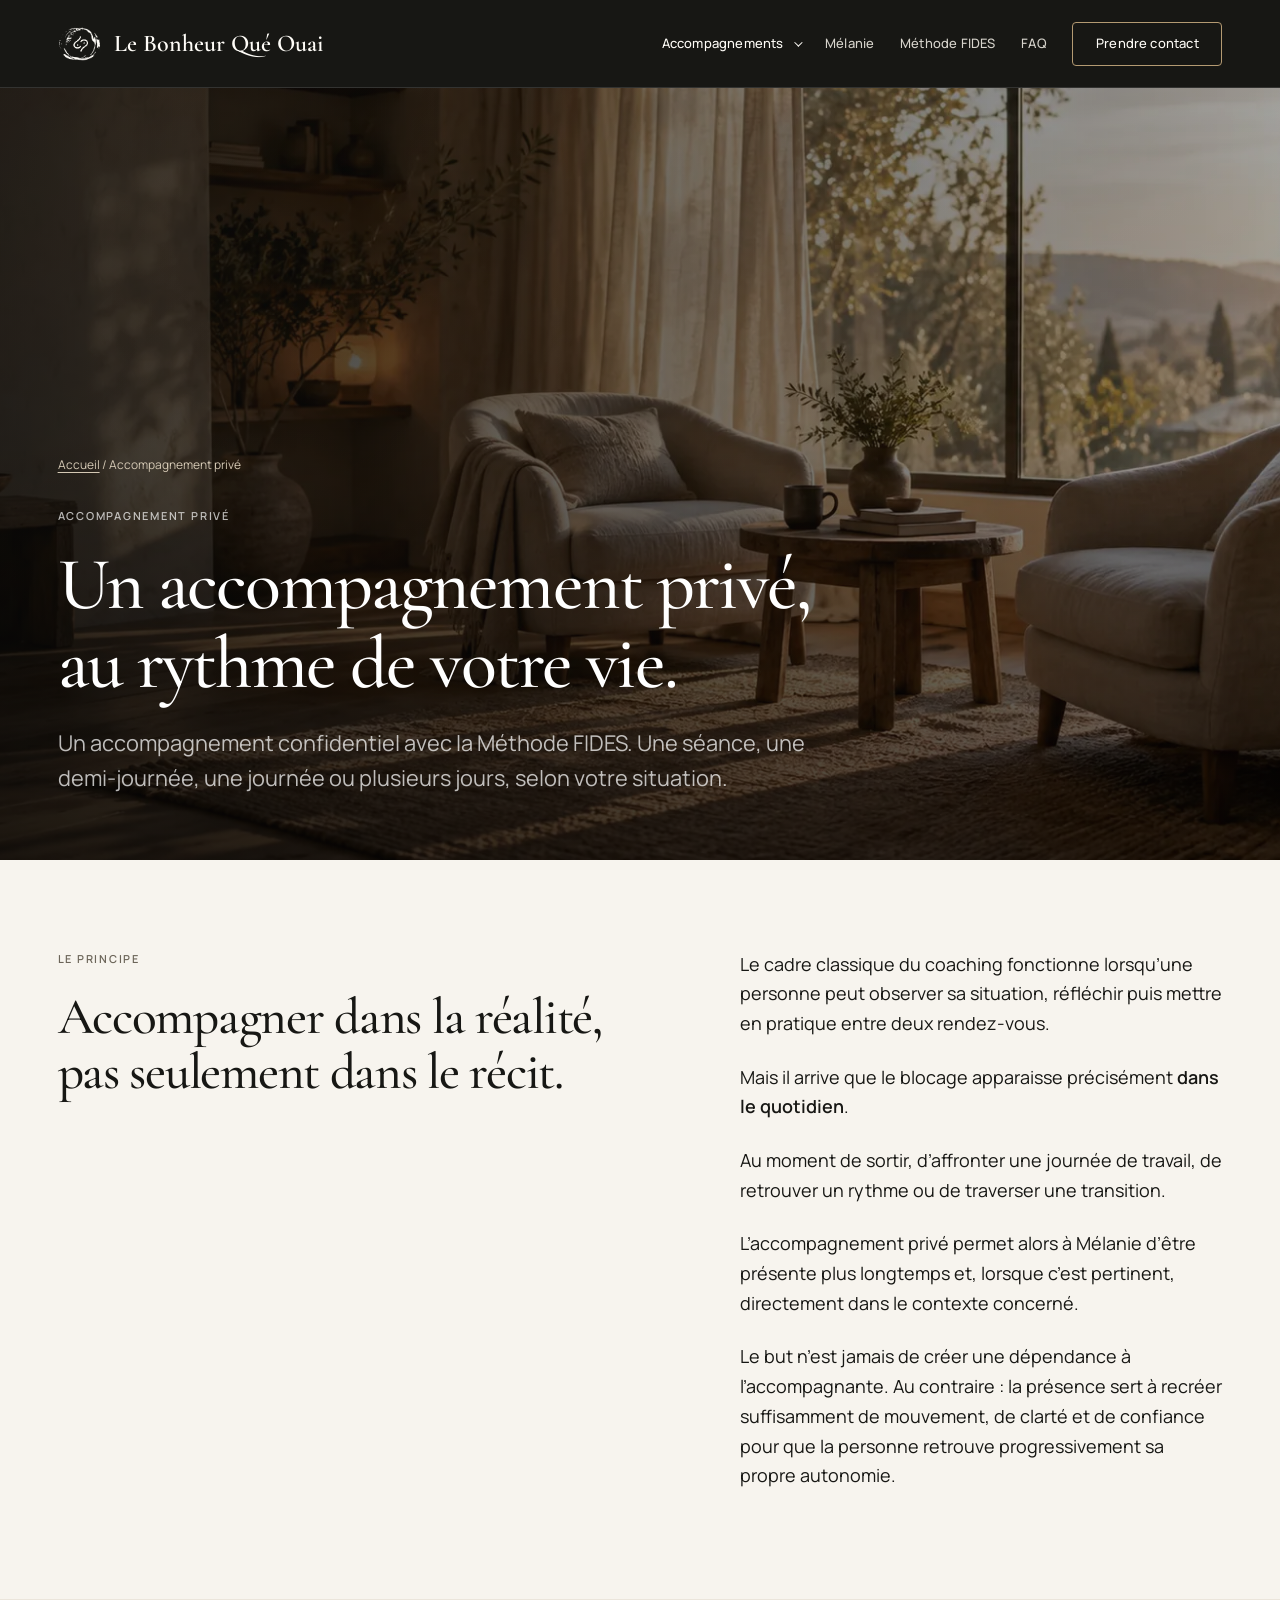
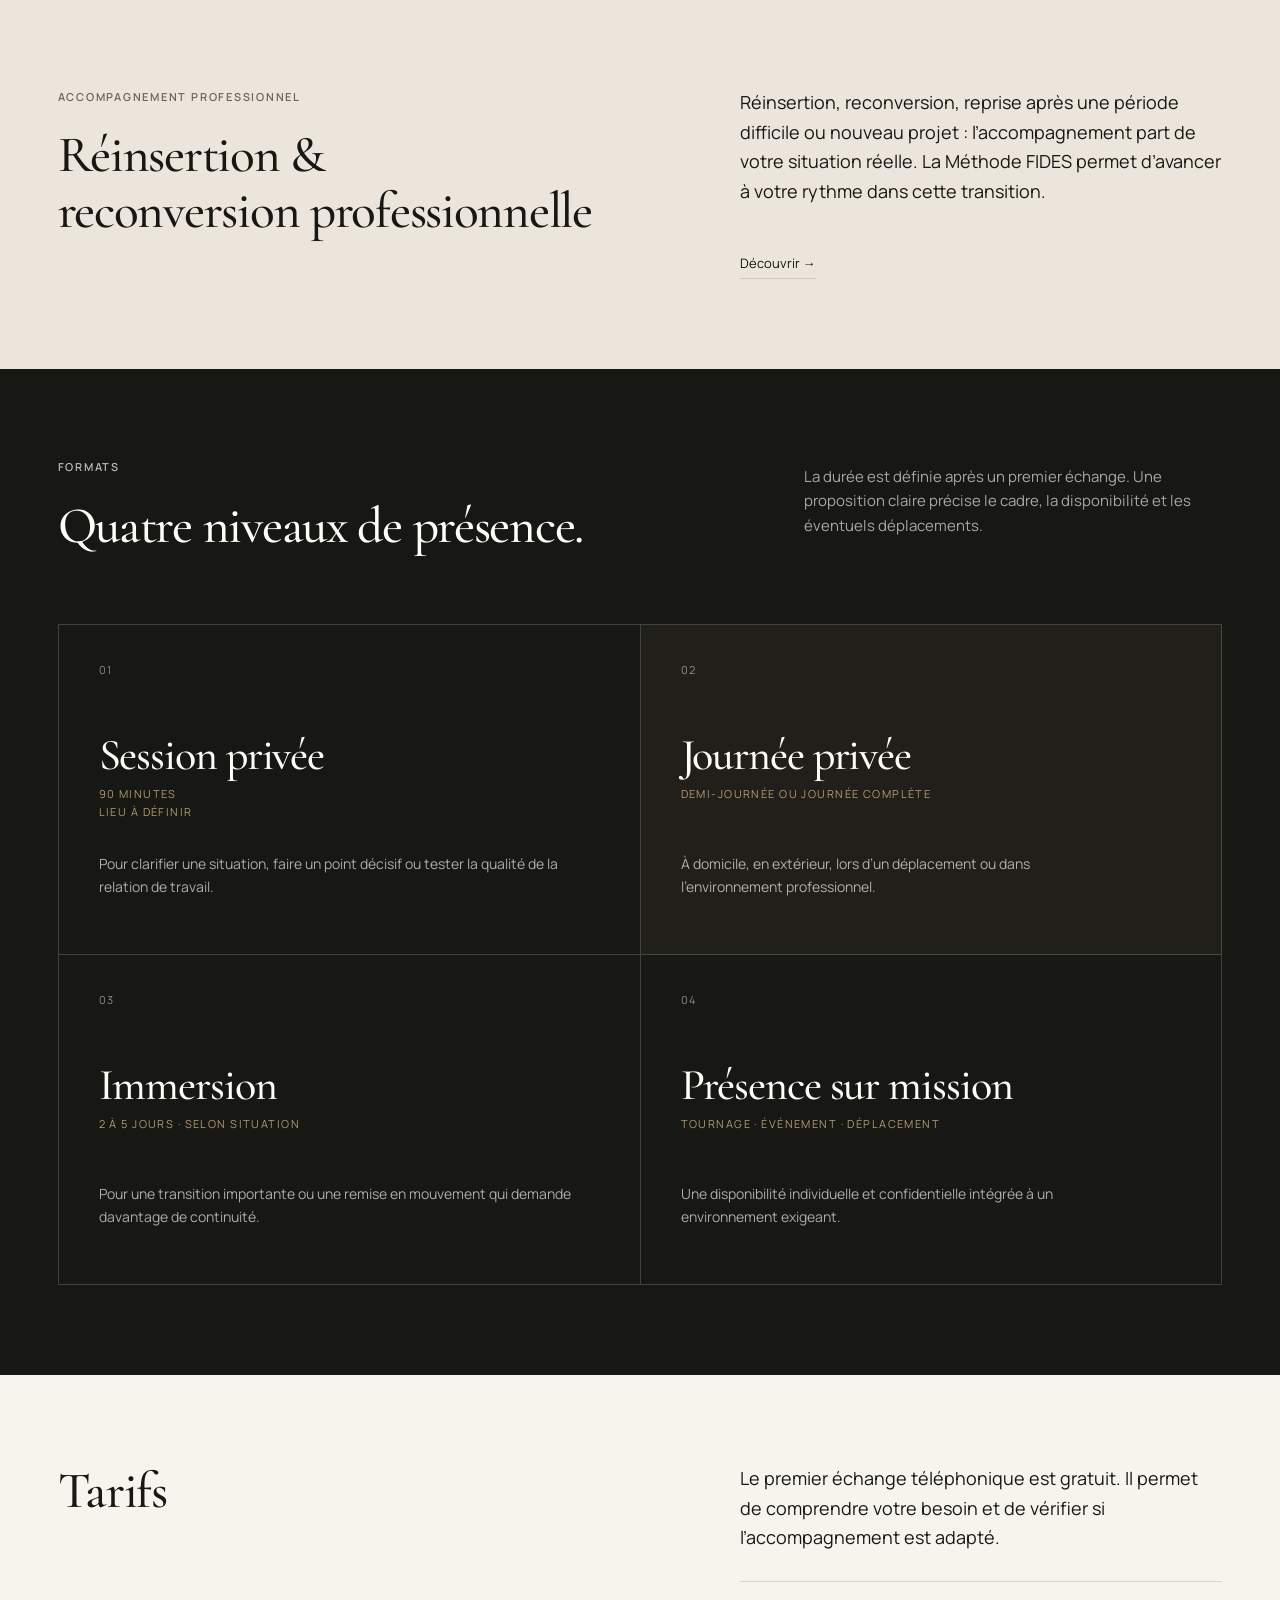
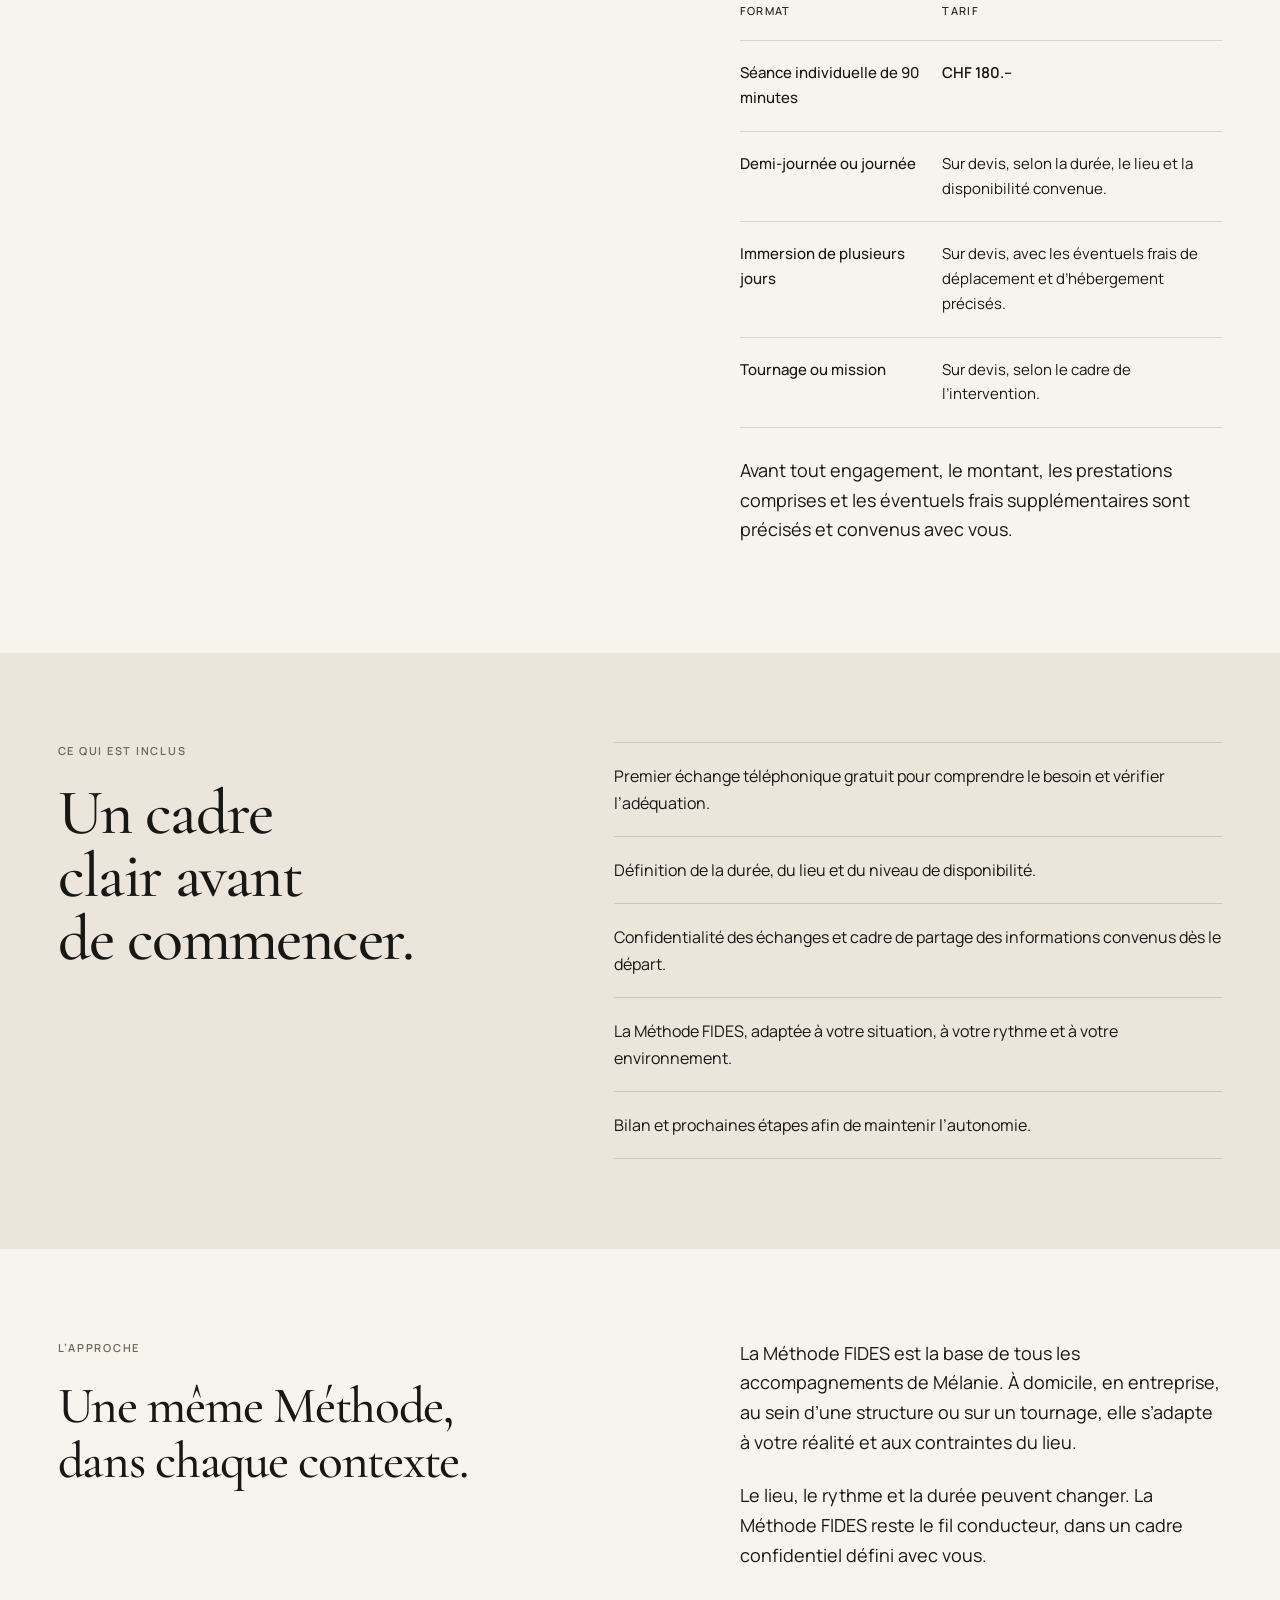
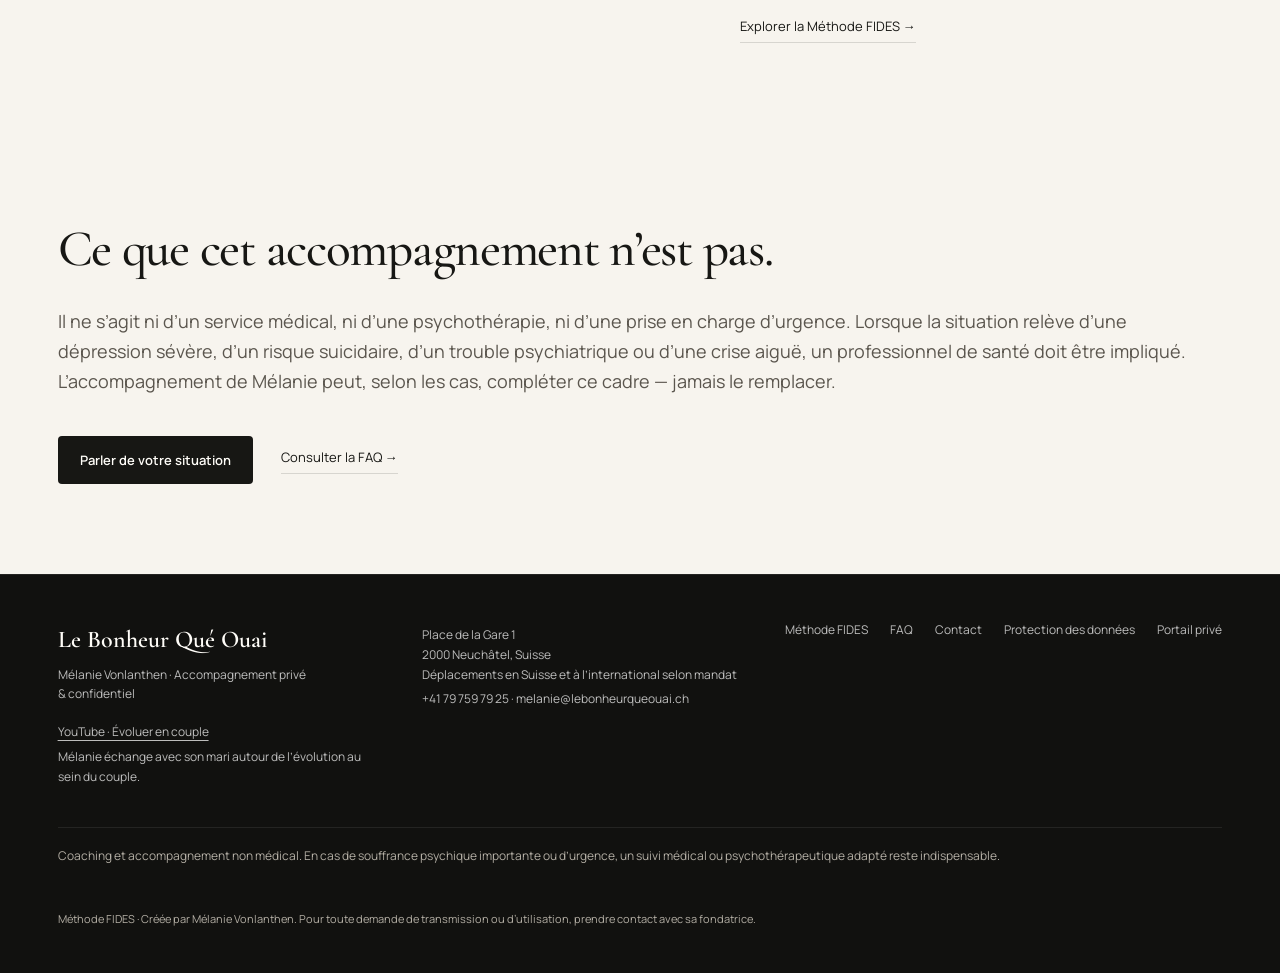
==== commit 5c811204: "Assurer le contraste des en-têtes du nouveau tableau Tarifs" ====
--- a/accompagnement-prive.html
+++ b/accompagnement-prive.html
@@ -24,7 +24,7 @@
 <meta property="og:image:height" content="630">
 <meta property="og:image:type" content="image/jpeg">
 <meta property="og:image:alt" content="Le Bonheur Qué Ouai — Mélanie Vonlanthen. Accompagnement privé et confidentiel. Méthode FIDES.">
-<link rel="stylesheet" href="assets/styles.css?v=20260915-tarifs"><script defer src="assets/site.js?v=20260913d" onerror="document.documentElement.classList.remove('js')"></script>
+<link rel="stylesheet" href="assets/styles.css?v=20260915-tarifs-b"><script defer src="assets/site.js?v=20260913d" onerror="document.documentElement.classList.remove('js')"></script>
 <script type="application/ld+json">{"@context":"https://schema.org","@graph":[{"@type":"WebSite","@id":"https://amontandon01-cmyk.github.io/le_bonheur_que_ouai/#website","url":"https://amontandon01-cmyk.github.io/le_bonheur_que_ouai/","name":"Le Bonheur Qué Ouai","inLanguage":"fr-CH"},{"@type":"Person","@id":"https://amontandon01-cmyk.github.io/le_bonheur_que_ouai/#melanie","name":"Mélanie Vonlanthen","jobTitle":"Coach et accompagnante privée","url":"https://amontandon01-cmyk.github.io/le_bonheur_que_ouai/melanie-vonlanthen.html","knowsAbout":["Méthode FIDES","accompagnement privé","transitions de vie","réinsertion et reconversion professionnelles"],"description":"Créatrice de la Méthode FIDES, Mélanie Vonlanthen propose un accompagnement privé et confidentiel, adapté à la personne et à son environnement."},{"@type":"ProfessionalService","@id":"https://amontandon01-cmyk.github.io/le_bonheur_que_ouai/#business","name":"Le Bonheur Qué Ouai","telephone":"+41 79 759 79 25","email":"melanie@lebonheurqueouai.ch","address":{"@type":"PostalAddress","streetAddress":"Place de la Gare 1","postalCode":"2000","addressLocality":"Neuchâtel","addressCountry":"CH"},"areaServed":[{"@type":"Country","name":"Suisse"},{"@type":"Place","name":"International, selon mandat"}],"logo":{"@type":"ImageObject","url":"https://amontandon01-cmyk.github.io/le_bonheur_que_ouai/assets/brand/icon-512.png","width":512,"height":512},"description":"Accompagnement privé et confidentiel avec la Méthode FIDES, à Neuchâtel et en déplacement selon mandat."},{"@type":"BreadcrumbList","@id":"https://amontandon01-cmyk.github.io/le_bonheur_que_ouai/accompagnement-prive.html#breadcrumb","itemListElement":[{"@type":"ListItem","position":1,"name":"Accueil","item":"https://amontandon01-cmyk.github.io/le_bonheur_que_ouai/"},{"@type":"ListItem","position":2,"name":"Accompagnement privé","item":"https://amontandon01-cmyk.github.io/le_bonheur_que_ouai/accompagnement-prive.html"}]},{"@type":"Service","@id":"https://amontandon01-cmyk.github.io/le_bonheur_que_ouai/accompagnement-prive.html#service","name":"Accompagnement privé","description":"Un accompagnement privé et confidentiel avec la Méthode FIDES : séance, journée ou immersion, à Neuchâtel, à domicile ou en déplacement.","url":"https://amontandon01-cmyk.github.io/le_bonheur_que_ouai/accompagnement-prive.html","provider":{"@id":"https://amontandon01-cmyk.github.io/le_bonheur_que_ouai/#business"},"areaServed":[{"@type":"Country","name":"Suisse"},{"@type":"Place","name":"International, selon mandat"}],"serviceType":"Accompagnement avec la Méthode FIDES"},{"@type":"WebPage","@id":"https://amontandon01-cmyk.github.io/le_bonheur_que_ouai/accompagnement-prive.html#webpage","url":"https://amontandon01-cmyk.github.io/le_bonheur_que_ouai/accompagnement-prive.html","name":"Accompagnement privé en Suisse | Séances et journées sur mesure","description":"Un accompagnement privé et confidentiel avec la Méthode FIDES : séance, journée ou immersion, à Neuchâtel, à domicile ou en déplacement.","inLanguage":"fr-CH","isPartOf":{"@id":"https://amontandon01-cmyk.github.io/le_bonheur_que_ouai/#website"},"about":{"@id":"https://amontandon01-cmyk.github.io/le_bonheur_que_ouai/#melanie"},"breadcrumb":{"@id":"https://amontandon01-cmyk.github.io/le_bonheur_que_ouai/accompagnement-prive.html#breadcrumb"},"mainEntity":{"@id":"https://amontandon01-cmyk.github.io/le_bonheur_que_ouai/accompagnement-prive.html#service"}}]}</script>
 <link rel="preload" as="image" type="image/webp" href="assets/hero-interieur-640.webp" media="(max-width: 640px)">
 <link rel="preload" as="image" type="image/webp" href="assets/hero-interieur-1600.webp" media="(min-width: 641px)">
--- a/assets/styles.css
+++ b/assets/styles.css
@@ -422,7 +422,7 @@
 .pricing-table th, .pricing-table td { padding: 20px 20px 20px 0; border-bottom: 1px solid var(--line); text-align: left; vertical-align: top; }
 .pricing-table th { font-weight: 500; }
 .pricing-table thead { border-top: 1px solid var(--line); }
-.pricing-table thead th { color: var(--muted); font-size: 11px; letter-spacing: .12em; text-transform: uppercase; }
+.pricing-table thead th { font-size: 11px; letter-spacing: .12em; text-transform: uppercase; }
 .pricing-table th:first-child { width: 42%; }
 .pricing-table th:last-child, .pricing-table td:last-child { padding-right: 0; }
 
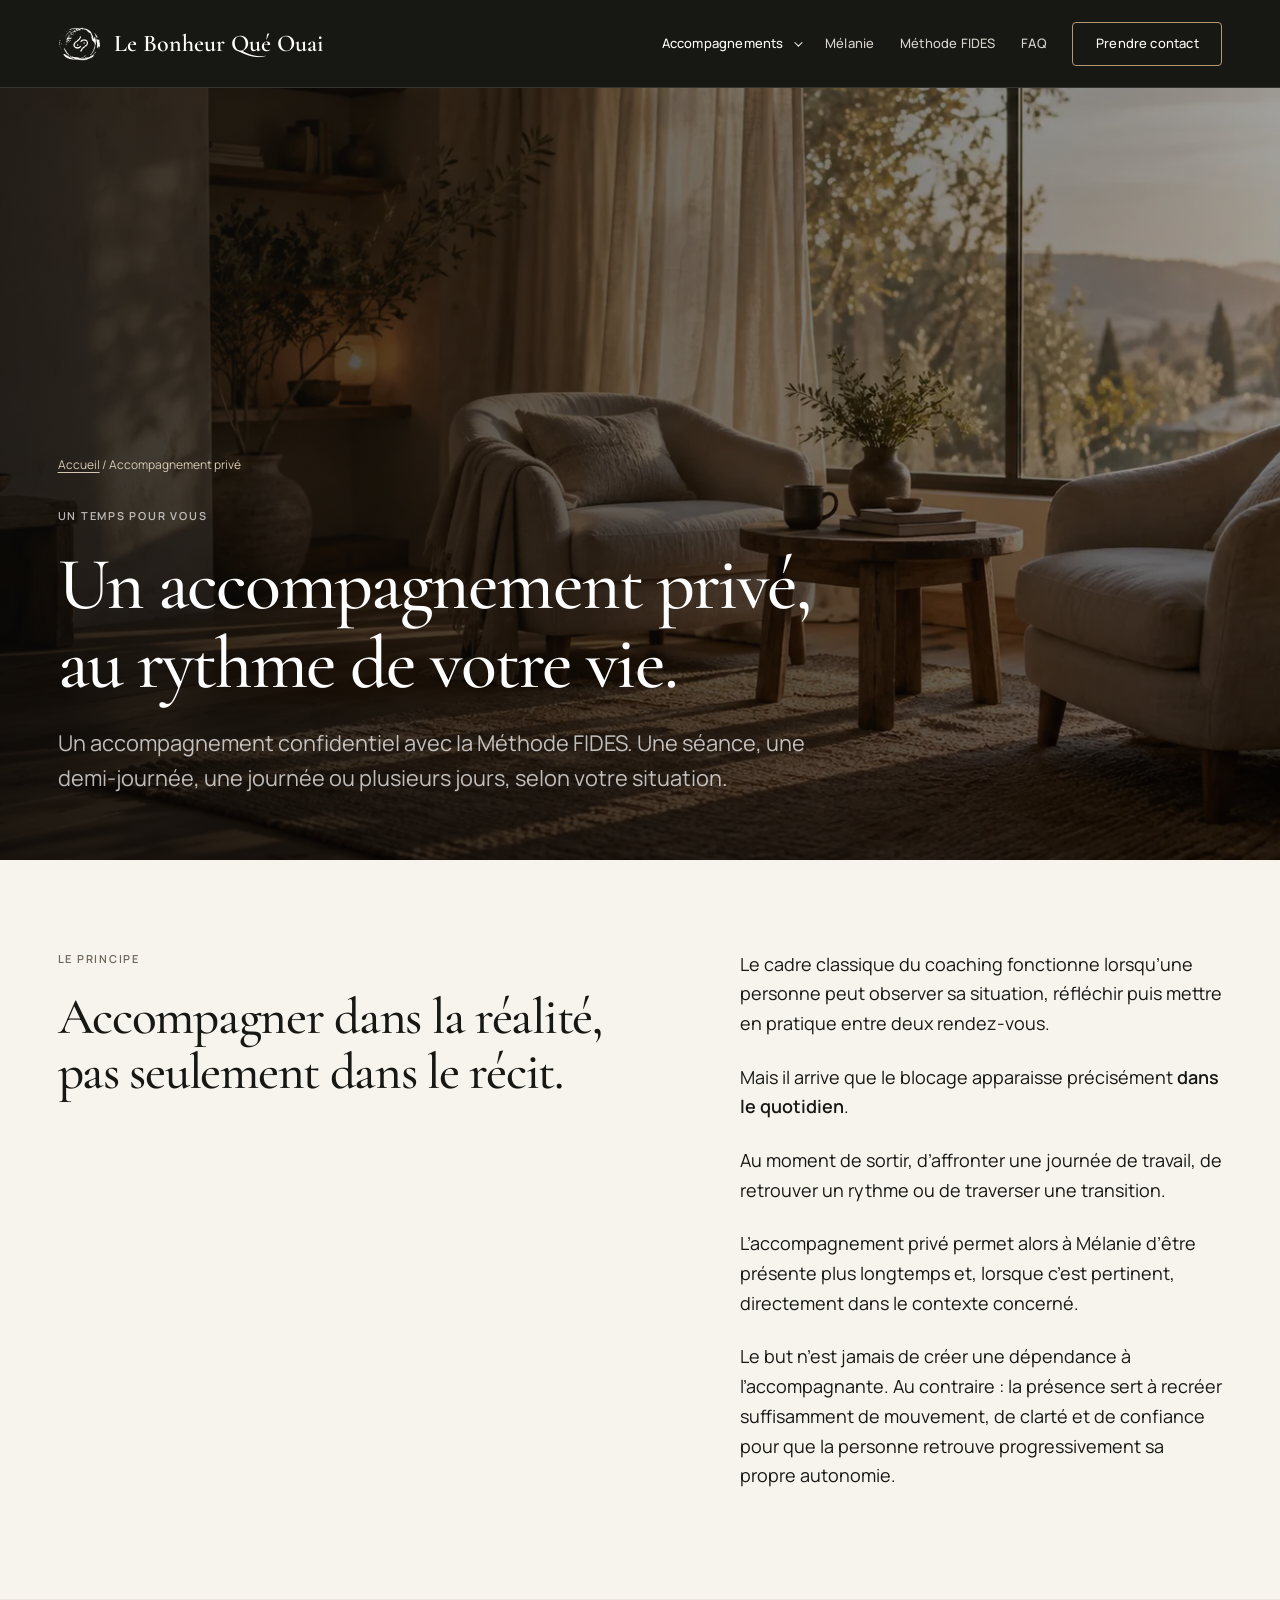
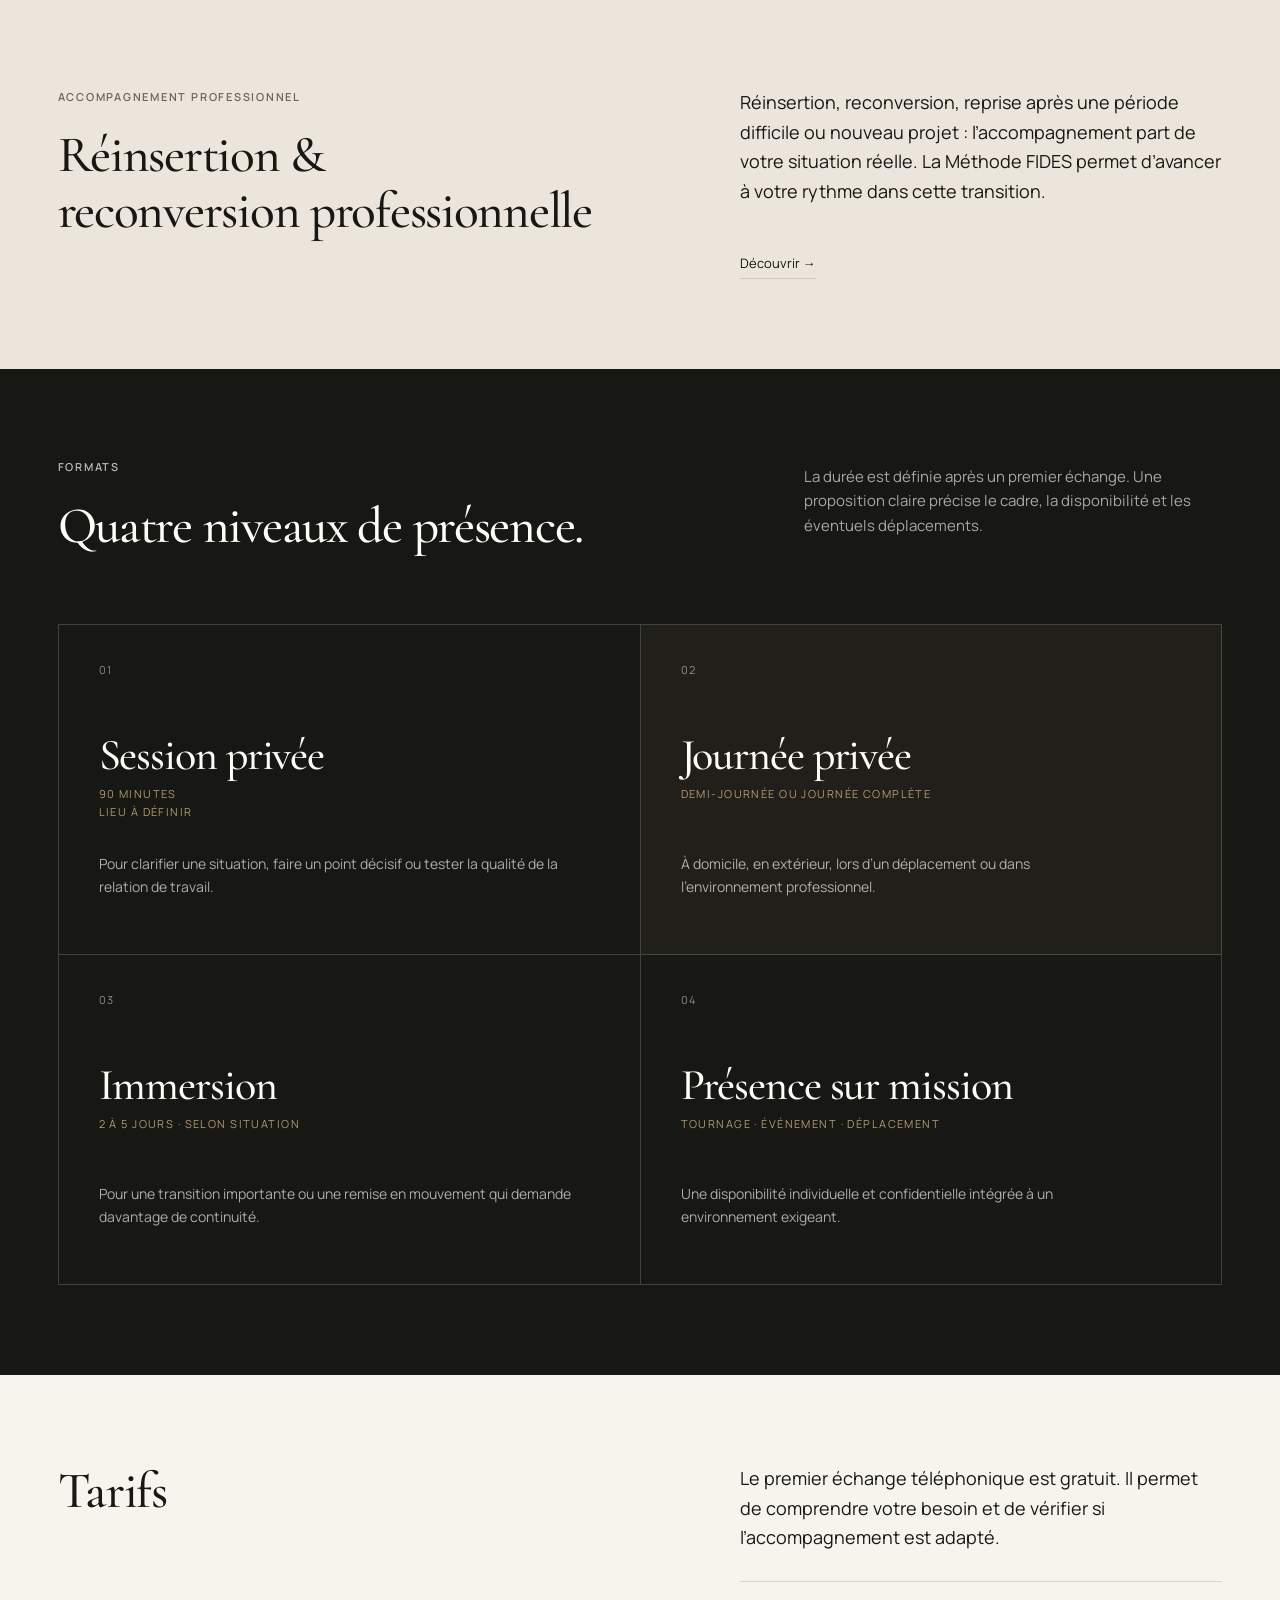
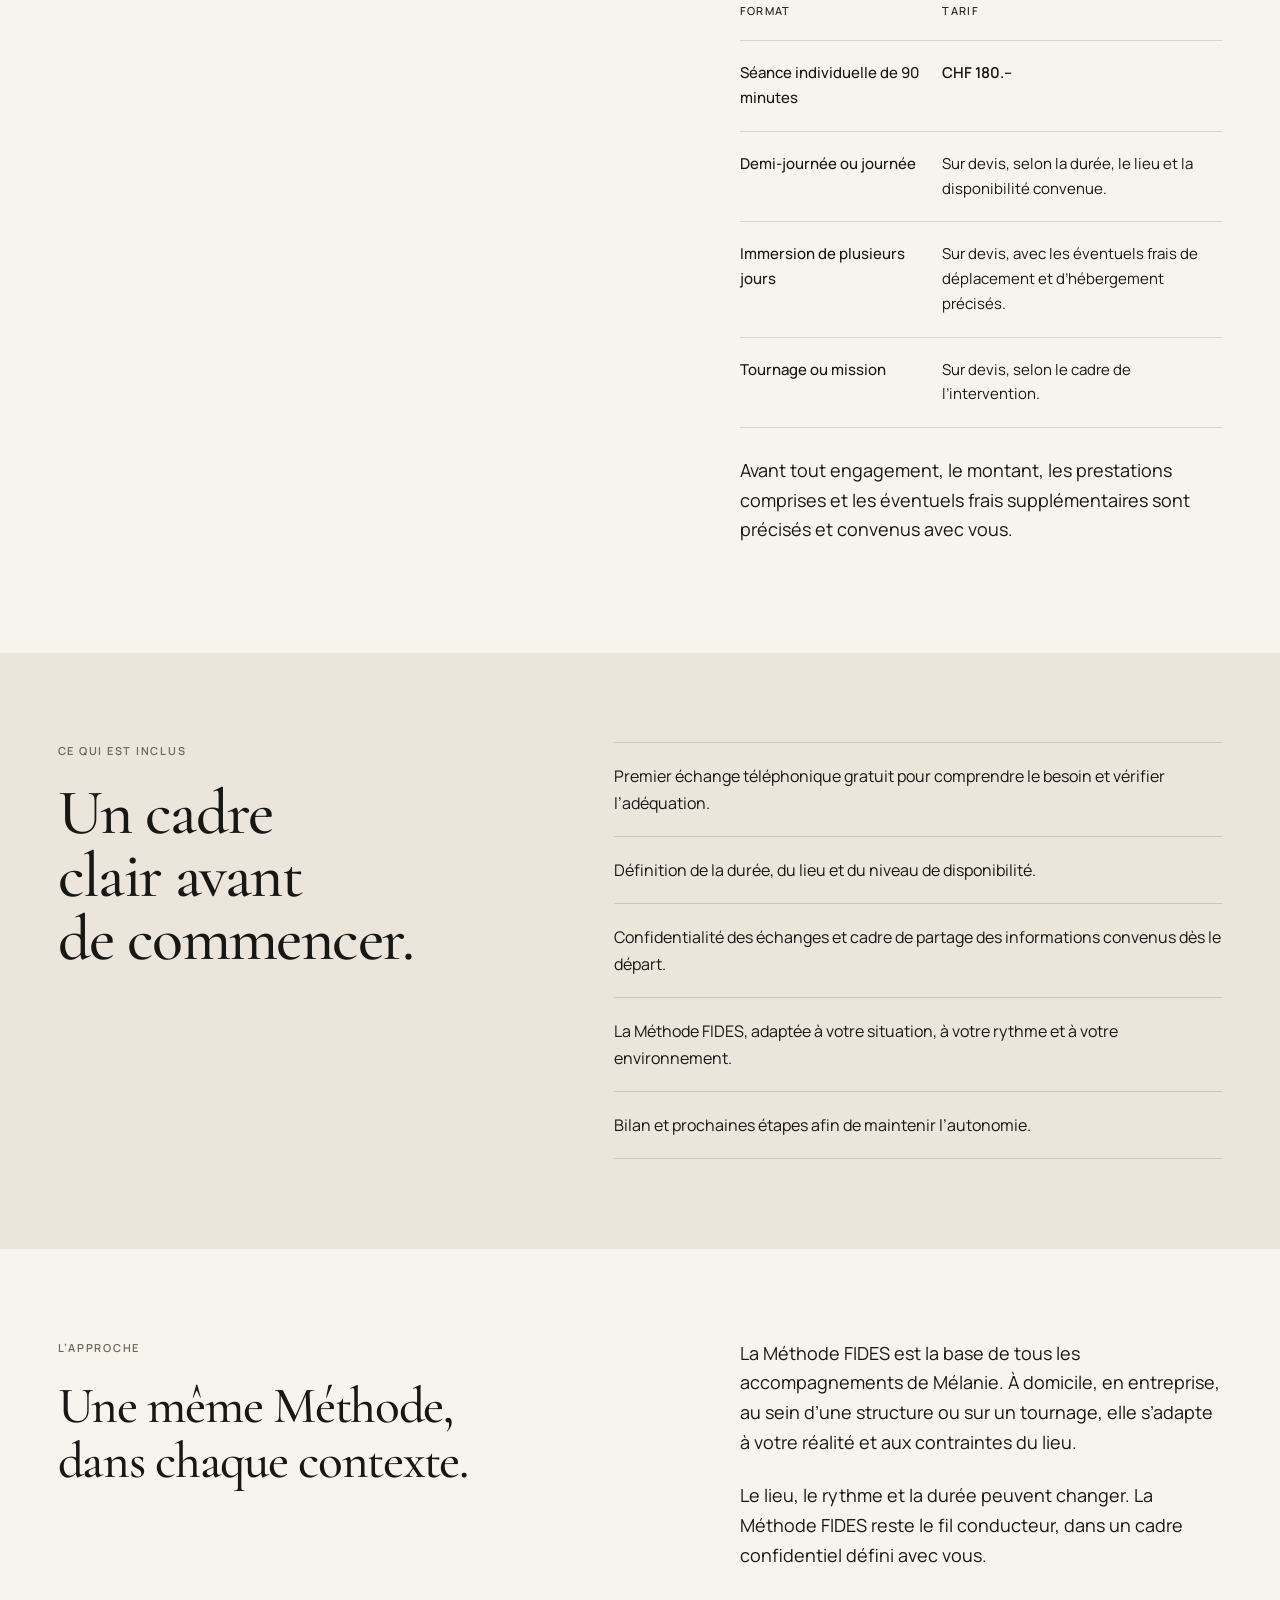
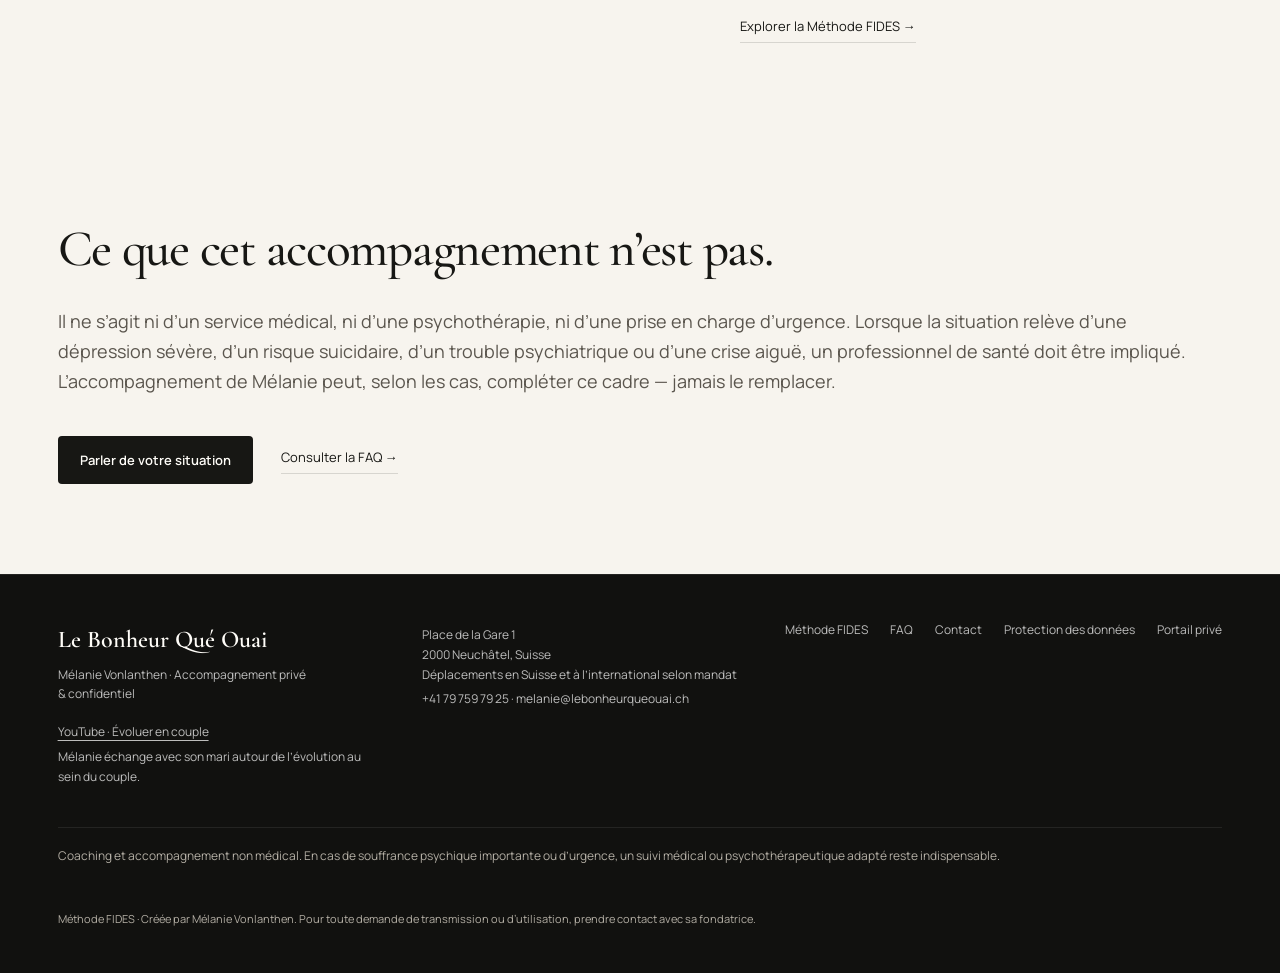
==== commit 64827195: "Éviter les points d’interrogation isolés et alléger les petits en-têtes" ====
--- a/accompagnement-prive.html
+++ b/accompagnement-prive.html
@@ -24,7 +24,7 @@
 <meta property="og:image:height" content="630">
 <meta property="og:image:type" content="image/jpeg">
 <meta property="og:image:alt" content="Le Bonheur Qué Ouai — Mélanie Vonlanthen. Accompagnement privé et confidentiel. Méthode FIDES.">
-<link rel="stylesheet" href="assets/styles.css?v=20260915-tarifs-b"><script defer src="assets/site.js?v=20260913d" onerror="document.documentElement.classList.remove('js')"></script>
+<link rel="stylesheet" href="assets/styles.css?v=20260915-management-images"><script defer src="assets/site.js?v=20260915-questions-entetes" onerror="document.documentElement.classList.remove('js')"></script>
 <script type="application/ld+json">{"@context":"https://schema.org","@graph":[{"@type":"WebSite","@id":"https://amontandon01-cmyk.github.io/le_bonheur_que_ouai/#website","url":"https://amontandon01-cmyk.github.io/le_bonheur_que_ouai/","name":"Le Bonheur Qué Ouai","inLanguage":"fr-CH"},{"@type":"Person","@id":"https://amontandon01-cmyk.github.io/le_bonheur_que_ouai/#melanie","name":"Mélanie Vonlanthen","jobTitle":"Coach et accompagnante privée","url":"https://amontandon01-cmyk.github.io/le_bonheur_que_ouai/melanie-vonlanthen.html","knowsAbout":["Méthode FIDES","accompagnement privé","transitions de vie","réinsertion et reconversion professionnelles"],"description":"Créatrice de la Méthode FIDES, Mélanie Vonlanthen propose un accompagnement privé et confidentiel, adapté à la personne et à son environnement."},{"@type":"ProfessionalService","@id":"https://amontandon01-cmyk.github.io/le_bonheur_que_ouai/#business","name":"Le Bonheur Qué Ouai","telephone":"+41 79 759 79 25","email":"melanie@lebonheurqueouai.ch","address":{"@type":"PostalAddress","streetAddress":"Place de la Gare 1","postalCode":"2000","addressLocality":"Neuchâtel","addressCountry":"CH"},"areaServed":[{"@type":"Country","name":"Suisse"},{"@type":"Place","name":"International, selon mandat"}],"logo":{"@type":"ImageObject","url":"https://amontandon01-cmyk.github.io/le_bonheur_que_ouai/assets/brand/icon-512.png","width":512,"height":512},"description":"Accompagnement privé et confidentiel avec la Méthode FIDES, à Neuchâtel et en déplacement selon mandat."},{"@type":"BreadcrumbList","@id":"https://amontandon01-cmyk.github.io/le_bonheur_que_ouai/accompagnement-prive.html#breadcrumb","itemListElement":[{"@type":"ListItem","position":1,"name":"Accueil","item":"https://amontandon01-cmyk.github.io/le_bonheur_que_ouai/"},{"@type":"ListItem","position":2,"name":"Accompagnement privé","item":"https://amontandon01-cmyk.github.io/le_bonheur_que_ouai/accompagnement-prive.html"}]},{"@type":"Service","@id":"https://amontandon01-cmyk.github.io/le_bonheur_que_ouai/accompagnement-prive.html#service","name":"Accompagnement privé","description":"Un accompagnement privé et confidentiel avec la Méthode FIDES : séance, journée ou immersion, à Neuchâtel, à domicile ou en déplacement.","url":"https://amontandon01-cmyk.github.io/le_bonheur_que_ouai/accompagnement-prive.html","provider":{"@id":"https://amontandon01-cmyk.github.io/le_bonheur_que_ouai/#business"},"areaServed":[{"@type":"Country","name":"Suisse"},{"@type":"Place","name":"International, selon mandat"}],"serviceType":"Accompagnement avec la Méthode FIDES"},{"@type":"WebPage","@id":"https://amontandon01-cmyk.github.io/le_bonheur_que_ouai/accompagnement-prive.html#webpage","url":"https://amontandon01-cmyk.github.io/le_bonheur_que_ouai/accompagnement-prive.html","name":"Accompagnement privé en Suisse | Séances et journées sur mesure","description":"Un accompagnement privé et confidentiel avec la Méthode FIDES : séance, journée ou immersion, à Neuchâtel, à domicile ou en déplacement.","inLanguage":"fr-CH","isPartOf":{"@id":"https://amontandon01-cmyk.github.io/le_bonheur_que_ouai/#website"},"about":{"@id":"https://amontandon01-cmyk.github.io/le_bonheur_que_ouai/#melanie"},"breadcrumb":{"@id":"https://amontandon01-cmyk.github.io/le_bonheur_que_ouai/accompagnement-prive.html#breadcrumb"},"mainEntity":{"@id":"https://amontandon01-cmyk.github.io/le_bonheur_que_ouai/accompagnement-prive.html#service"}}]}</script>
 <link rel="preload" as="image" type="image/webp" href="assets/hero-interieur-640.webp" media="(max-width: 640px)">
 <link rel="preload" as="image" type="image/webp" href="assets/hero-interieur-1600.webp" media="(min-width: 641px)">
@@ -34,7 +34,7 @@
 <nav id="main-nav" class="main-nav" aria-label="Navigation principale" data-nav>
 <details class="nav-disclosure" data-active><summary>Accompagnements<span class="nav-chevron" aria-hidden="true"></span></summary><div class="nav-submenu"><a href="accompagnement-prive.html" aria-current="page">Tous les accompagnements</a><a href="transitions-de-vie.html">Transitions de vie</a><a class="nav-professional" href="reinsertion-reconversion-professionnelle.html">Réinsertion &amp; reconversion professionnelle</a><a href="remise-en-mouvement.html">Remise en mouvement</a><a href="environnements-exigeants.html">Tournages &amp; missions</a></div></details>
 <a href="melanie-vonlanthen.html">Mélanie</a><a href="methode-fides.html">Méthode FIDES</a><a href="faq.html">FAQ</a><a class="nav-cta" href="contact.html">Prendre contact</a></nav></div></header><main id="contenu" tabindex="-1">
-<section class="page-hero page-hero-image hero-interieur"><nav class="breadcrumbs" aria-label="Fil d’Ariane"><a href="index.html">Accueil</a><span aria-hidden="true"> / </span><span aria-current="page">Accompagnement privé</span></nav><p class="eyebrow">Accompagnement privé</p><h1>Un accompagnement privé, au rythme de votre vie.</h1><p>Un accompagnement confidentiel avec la Méthode FIDES. Une séance, une demi-journée, une journée ou plusieurs jours, selon votre situation.</p></section>
+<section class="page-hero page-hero-image hero-interieur"><nav class="breadcrumbs" aria-label="Fil d’Ariane"><a href="index.html">Accueil</a><span aria-hidden="true"> / </span><span aria-current="page">Accompagnement privé</span></nav><p class="eyebrow">Un temps pour vous</p><h1>Un accompagnement privé, au rythme de votre vie.</h1><p>Un accompagnement confidentiel avec la Méthode FIDES. Une séance, une demi-journée, une journée ou plusieurs jours, selon votre situation.</p></section>
 <section class="section-light content-split"><div><p class="eyebrow dark">Le principe</p><h2>Accompagner dans la réalité, pas seulement dans le récit.</h2></div><div class="long-copy"><p>Le cadre classique du coaching fonctionne lorsqu’une personne peut observer sa situation, réfléchir puis mettre en pratique entre deux rendez-vous.</p><p>Mais il arrive que le blocage apparaisse précisément <strong>dans le quotidien</strong>.</p><p>Au moment de sortir, d’affronter une journée de travail, de retrouver un rythme ou de traverser une transition.</p><p>L’accompagnement privé permet alors à Mélanie d’être présente plus longtemps et, lorsque c’est pertinent, directement dans le contexte concerné.</p><p>Le but n’est jamais de créer une dépendance à l’accompagnante. Au contraire&nbsp;: la présence sert à recréer suffisamment de mouvement, de clarté et de confiance pour que la personne retrouve progressivement sa propre autonomie.</p></div></section>
 <section id="reinsertion-reconversion" class="section-stone content-split"><div><p class="eyebrow dark">Accompagnement professionnel</p><h2>Réinsertion &amp; reconversion professionnelle</h2></div><div class="long-copy"><p>Réinsertion, reconversion, reprise après une période difficile ou nouveau projet&nbsp;: l’accompagnement part de votre situation réelle. La Méthode FIDES permet d’avancer à votre rythme dans cette transition.</p><a class="inline-cta" href="reinsertion-reconversion-professionnelle.html" aria-label="Découvrir la réinsertion et la reconversion professionnelle">Découvrir →</a></div></section>
 <section class="section-dark"><div class="section-heading split"><div><p class="eyebrow">Formats</p><h2>Quatre niveaux de présence.</h2></div><p>La durée est définie après un premier échange. Une proposition claire précise le cadre, la disponibilité et les éventuels déplacements.</p></div><div class="format-grid"><article class="format-card"><span>01</span><h3>Session privée</h3><p class="format-meta">90 minutes<br>Lieu à définir</p><p>Pour clarifier une situation, faire un point décisif ou tester la qualité de la relation de travail.</p></article><article class="format-card featured"><span>02</span><h3>Journée privée</h3><p class="format-meta">Demi-journée ou journée complète</p><p>À domicile, en extérieur, lors d’un déplacement ou dans l’environnement professionnel.</p></article><article class="format-card"><span>03</span><h3>Immersion</h3><p class="format-meta">2 à 5 jours · selon situation</p><p>Pour une transition importante ou une remise en mouvement qui demande davantage de continuité.</p></article><article class="format-card"><span>04</span><h3>Présence sur mission</h3><p class="format-meta">Tournage · événement · déplacement</p><p>Une disponibilité individuelle et confidentielle intégrée à un environnement exigeant.</p></article></div></section>
@@ -48,4 +48,4 @@
 <p>Avant tout engagement, le montant, les prestations comprises et les éventuels frais supplémentaires sont précisés et convenus avec vous.</p></div></section>
 <section class="section-stone editorial-list"><div><p class="eyebrow dark">Ce qui est inclus</p><h2>Un cadre clair avant de commencer.</h2></div><ul><li>Premier échange téléphonique gratuit pour comprendre le besoin et vérifier l’adéquation.</li><li>Définition de la durée, du lieu et du niveau de disponibilité.</li><li>Confidentialité des échanges et cadre de partage des informations convenus dès le départ.</li><li>La Méthode FIDES, adaptée à votre situation, à votre rythme et à votre environnement.</li><li>Bilan et prochaines étapes afin de maintenir l’autonomie.</li></ul></section>
 <section class="section-light content-split"><div><p class="eyebrow dark">L’approche</p><h2>Une même Méthode, dans chaque contexte.</h2></div><div class="long-copy"><p>La Méthode FIDES est la base de tous les accompagnements de Mélanie. À domicile, en entreprise, au sein d’une structure ou sur un tournage, elle s’adapte à votre réalité et aux contraintes du lieu.</p><p>Le lieu, le rythme et la durée peuvent changer. La Méthode FIDES reste le fil conducteur, dans un cadre confidentiel défini avec vous.</p><a class="inline-cta" href="methode-fides.html">Explorer la Méthode FIDES →</a></div></section><section class="section-light clinical-box"><h2>Ce que cet accompagnement n’est pas.</h2><p>Il ne s’agit ni d’un service médical, ni d’une psychothérapie, ni d’une prise en charge d’urgence. Lorsque la situation relève d’une dépression sévère, d’un risque suicidaire, d’un trouble psychiatrique ou d’une crise aiguë, un professionnel de santé doit être impliqué. L’accompagnement de Mélanie peut, selon les cas, compléter ce cadre — jamais le remplacer.</p><div class="hero-actions"><a class="button button-dark" href="contact.html">Parler de votre situation</a><a class="inline-cta" href="faq.html">Consulter la FAQ →</a></div></section>
-</main><footer class="site-footer"><div><strong>Le Bonheur Qué Ouai</strong><p>Mélanie Vonlanthen · Accompagnement privé &amp; confidentiel</p><p class="footer-youtube"><a href="https://www.youtube.com/channel/UCPby14BXJpV1jzdM7zE-QJA/videos" target="_blank" rel="noopener noreferrer" aria-label="YouTube · Évoluer en couple (nouvel onglet)">YouTube · Évoluer en couple</a><span>Mélanie échange avec son mari autour de l’évolution au sein du couple.</span></p></div><div class="footer-meta"><p>Place de la Gare 1<br>2000 Neuchâtel, Suisse<br>Déplacements en Suisse et à l’international selon mandat</p><p><a href="tel:+41797597925">+41 79 759 79 25</a> · <a href="mailto:melanie@lebonheurqueouai.ch">melanie@lebonheurqueouai.ch</a></p></div><div class="footer-links"><a href="methode-fides.html">Méthode FIDES</a><a href="faq.html">FAQ</a><a href="contact.html">Contact</a><a href="protection-des-donnees.html">Protection des données</a><a href="https://portail.lebonheurqueouai.ch/">Portail privé</a></div><div class="photo-credits">Coaching et accompagnement non médical. En cas de souffrance psychique importante ou d’urgence, un suivi médical ou psychothérapeutique adapté reste indispensable.</div><p class="fides-attribution">Méthode FIDES · Créée par Mélanie Vonlanthen. Pour toute demande de transmission ou d’utilisation, prendre contact avec sa fondatrice.</p></footer></body></html>
+</main><footer class="site-footer"><div><strong>Le Bonheur Qué Ouai</strong><p>Mélanie Vonlanthen · Accompagnement privé &amp; confidentiel</p><p class="footer-youtube"><a href="https://www.youtube.com/channel/UCPby14BXJpV1jzdM7zE-QJA/videos" target="_blank" rel="noopener noreferrer" aria-label="YouTube · Évoluer en couple (nouvel onglet)">YouTube · Évoluer en couple</a><span>Mélanie échange avec son mari autour de l’évolution au sein du couple.</span></p></div><div class="footer-meta"><p><a href="https://maps.app.goo.gl/n8fhZAWCMHTbzE1E9" target="_blank" rel="noopener noreferrer" aria-label="Place de la Gare 1, 2000 Neuchâtel, Suisse — ouvrir dans Google Maps (nouvel onglet)">Place de la Gare 1<br>2000 Neuchâtel, Suisse</a><br>Déplacements en Suisse et à l’international selon mandat</p><p><a href="tel:+41797597925">+41 79 759 79 25</a> · <a href="mailto:melanie@lebonheurqueouai.ch">melanie@lebonheurqueouai.ch</a></p></div><div class="footer-links"><a href="methode-fides.html">Méthode FIDES</a><a href="faq.html">FAQ</a><a href="contact.html">Contact</a><a href="protection-des-donnees.html">Protection des données</a><a href="https://portail.lebonheurqueouai.ch/">Portail privé</a></div><div class="photo-credits">Coaching et accompagnement non médical. En cas de souffrance psychique importante ou d’urgence, un suivi médical ou psychothérapeutique adapté reste indispensable.</div><p class="fides-attribution">Méthode FIDES · Créée par Mélanie Vonlanthen. Pour toute demande de transmission ou d’utilisation, prendre contact avec sa fondatrice.</p></footer></body></html>
--- a/assets/styles.css
+++ b/assets/styles.css
@@ -81,7 +81,7 @@
 }
 body.menu-open { overflow: hidden; }
 a { color: inherit; text-decoration: none; }
-img { display: block; max-width: 100%; }
+img { display: block; max-width: 100%; -webkit-touch-callout: none; }
 button { font: inherit; }
 ::selection { background: #cdbc9f; color: var(--ink); }
 h1, h2, h3, p { margin-top: 0; }
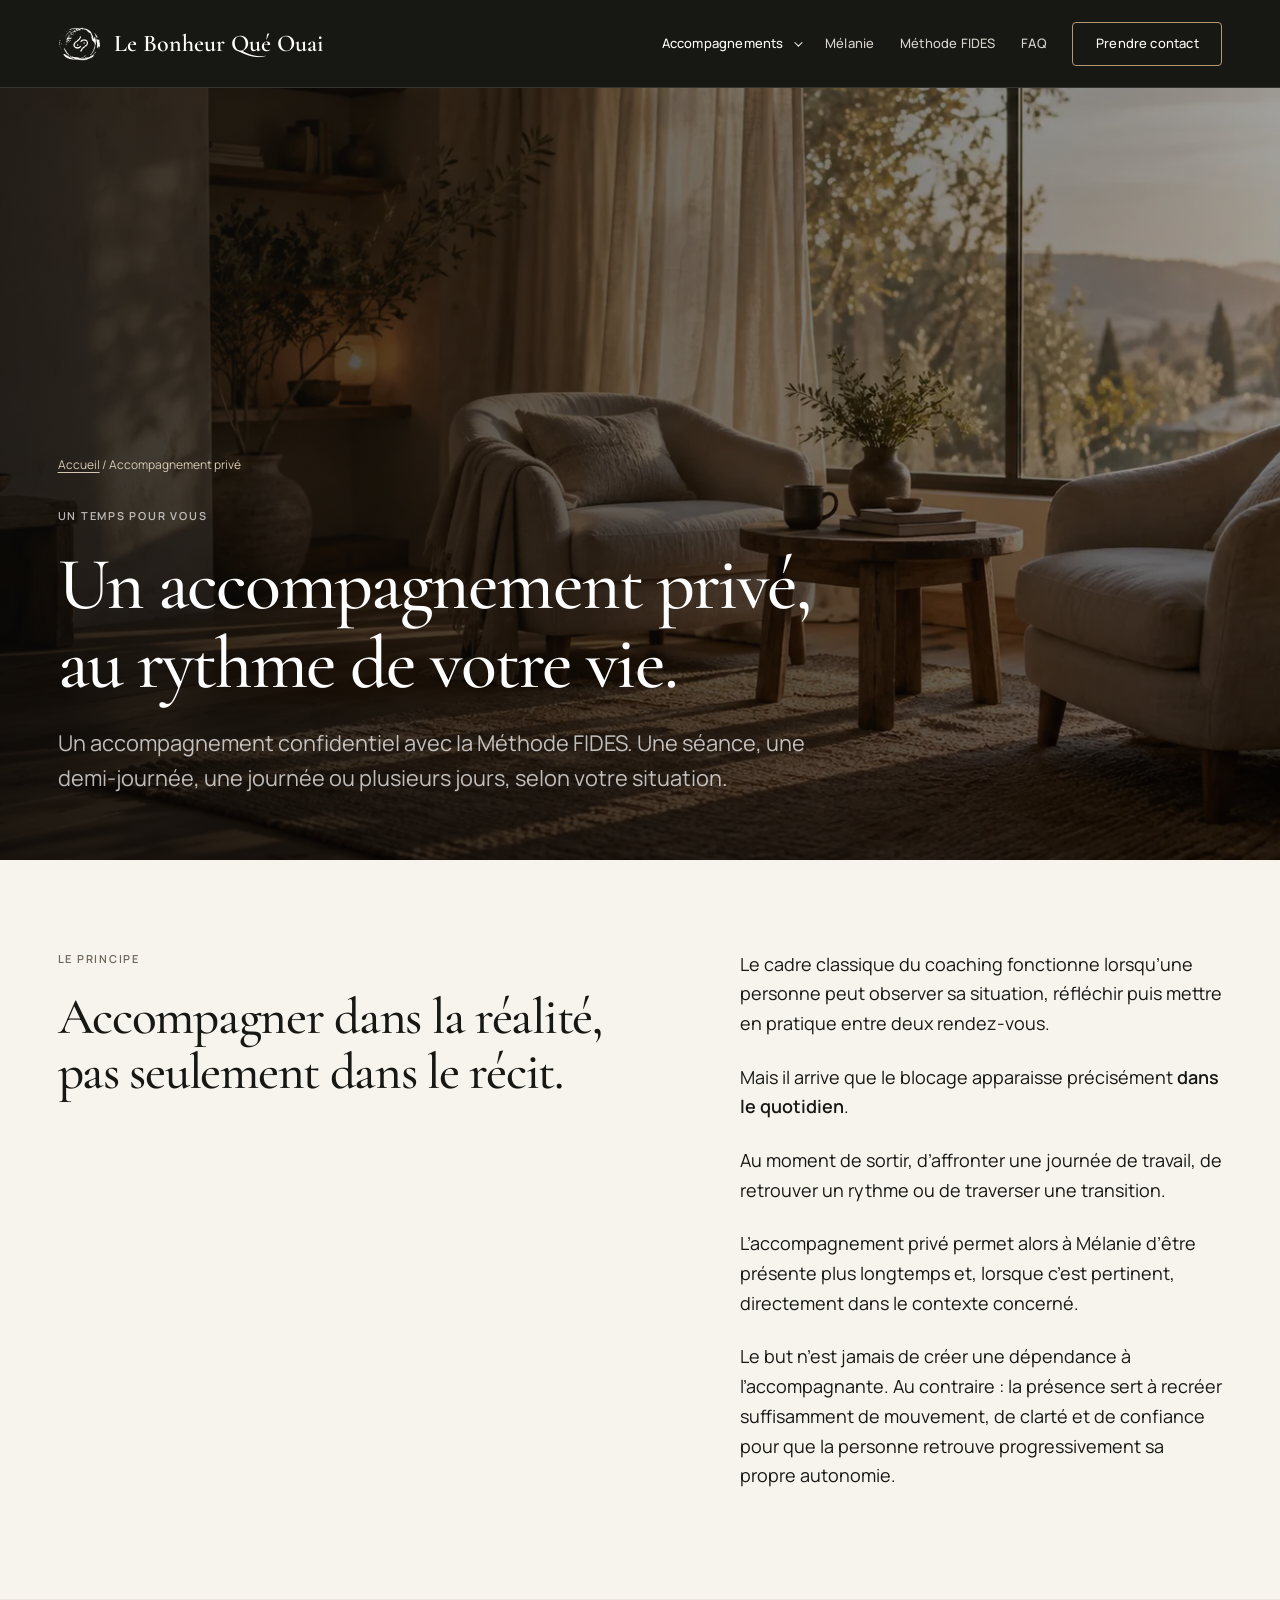
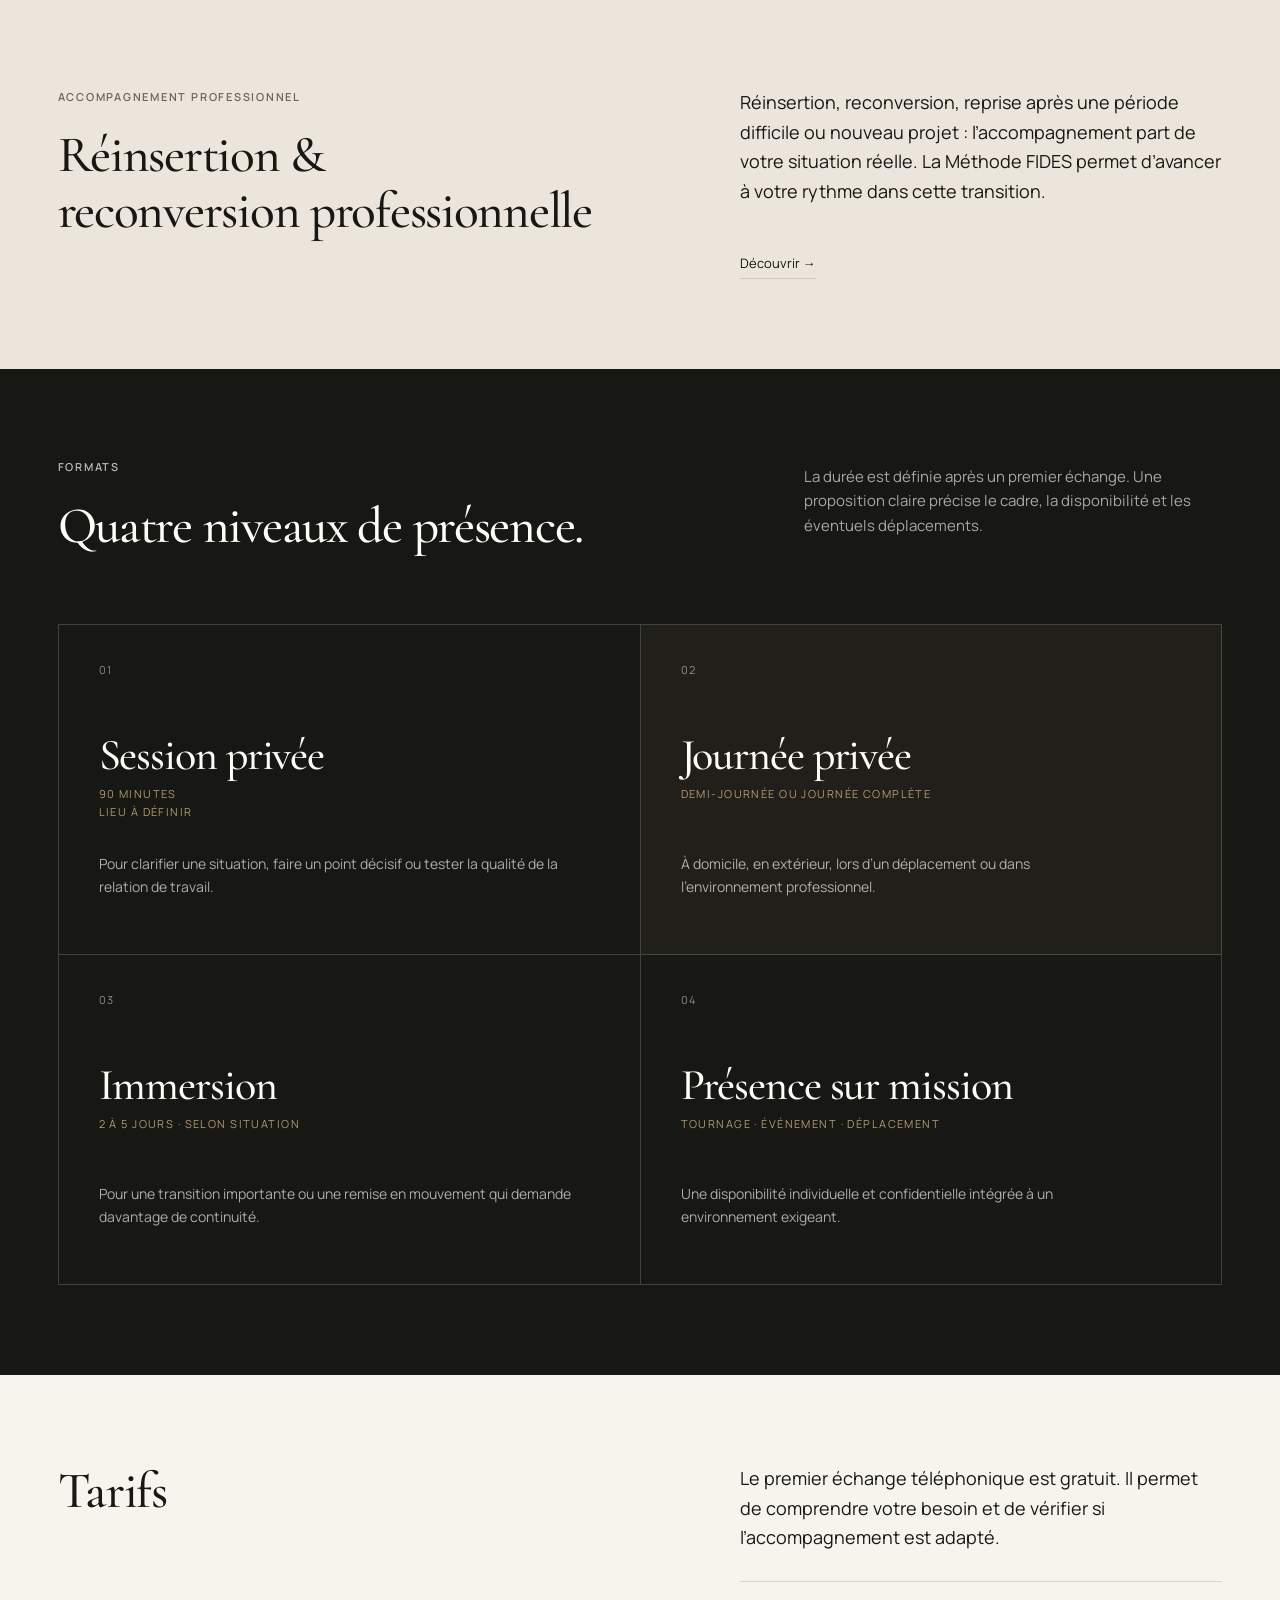
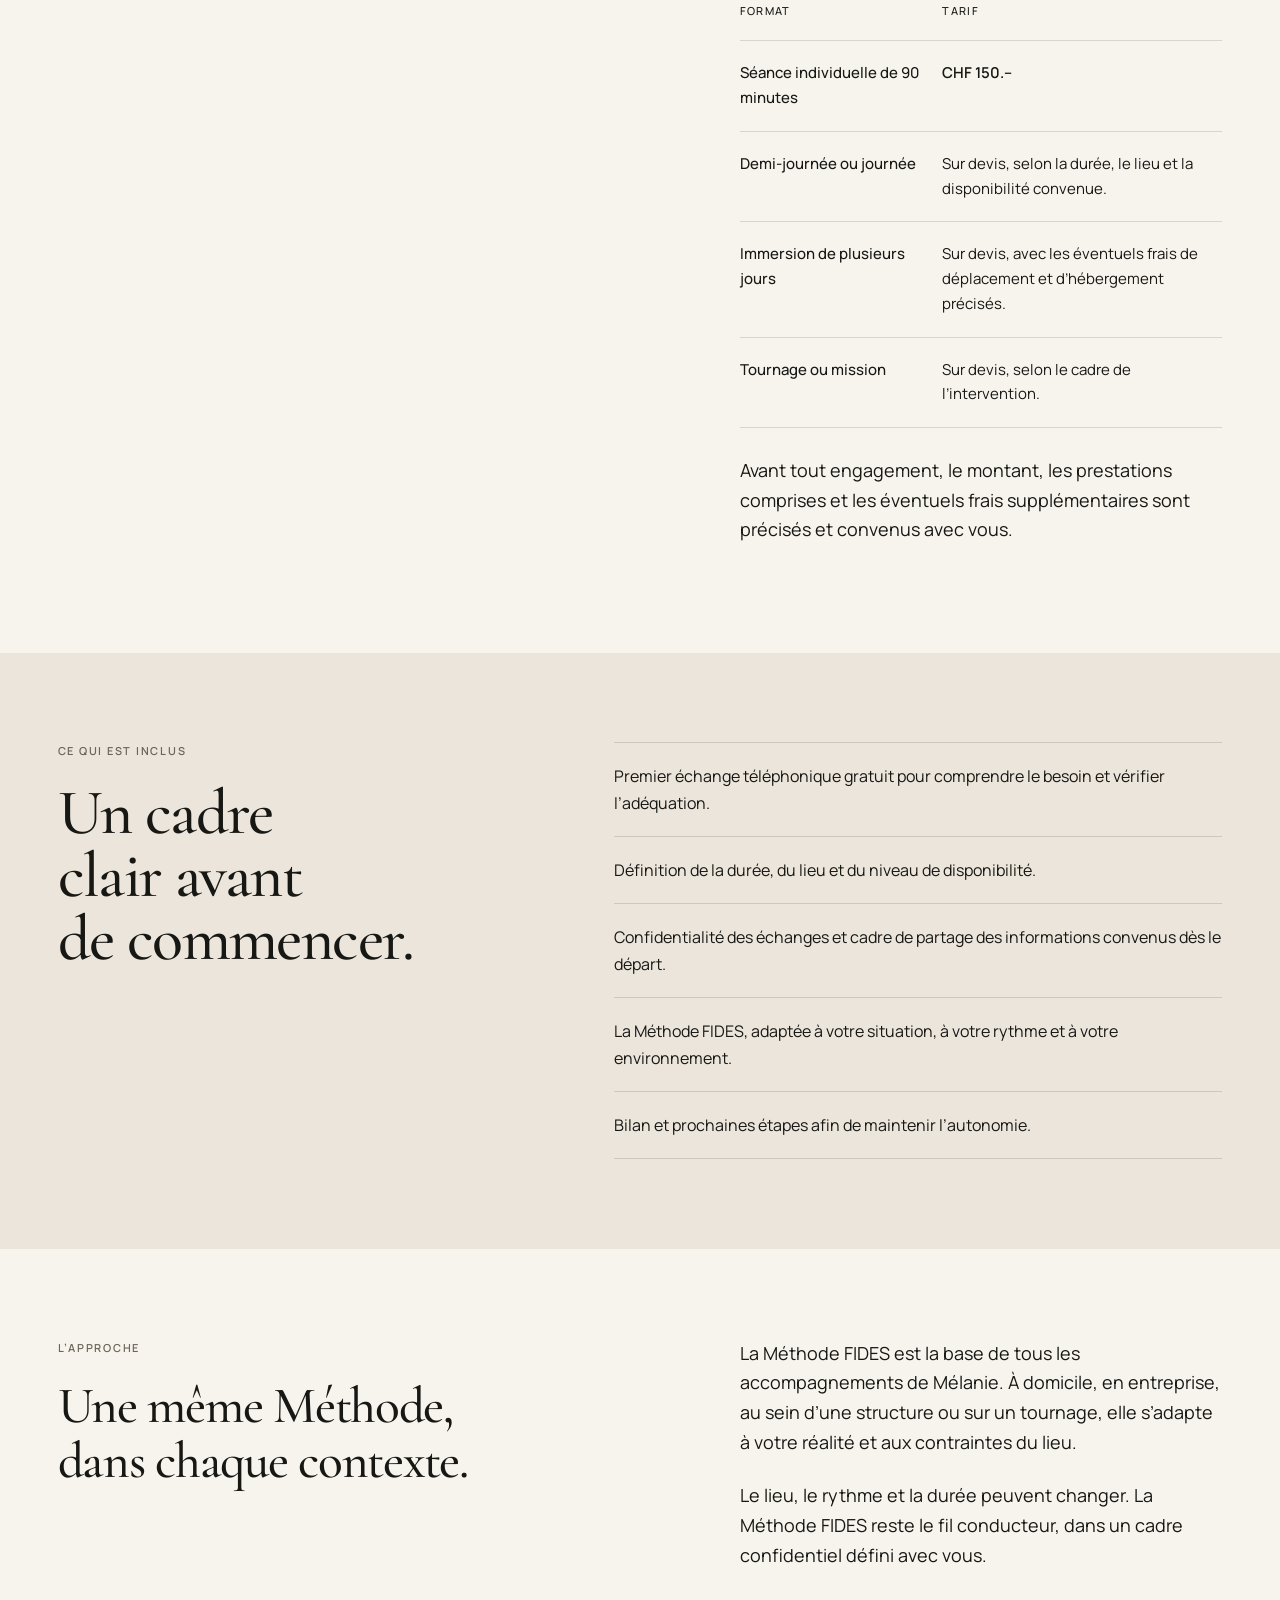
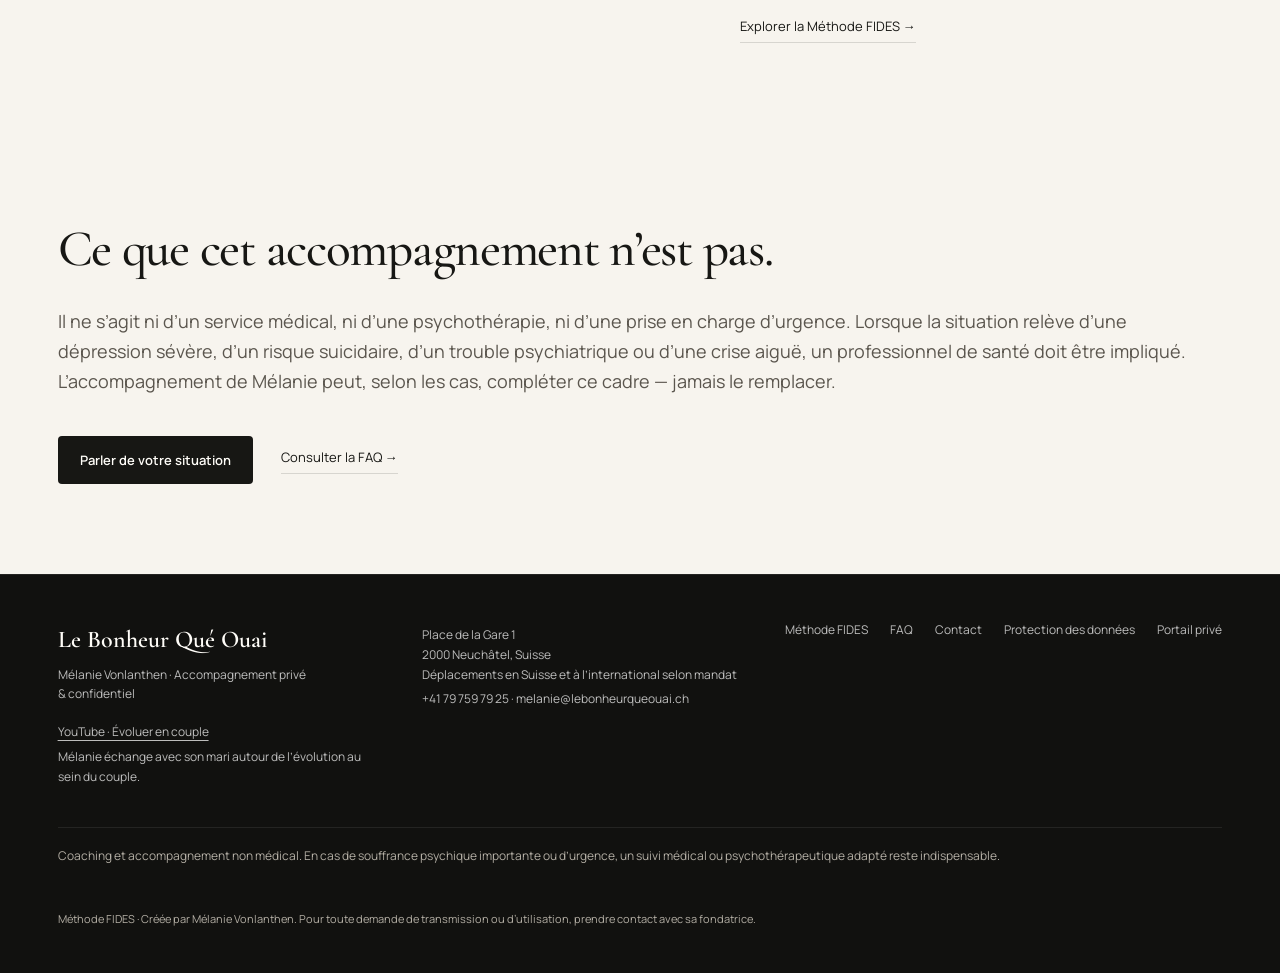
==== commit 62133e50: "Ajuster le tarif à CHF 150 et remplacer 1:1 par Individuel" ====
--- a/accompagnement-prive.html
+++ b/accompagnement-prive.html
@@ -24,7 +24,7 @@
 <meta property="og:image:height" content="630">
 <meta property="og:image:type" content="image/jpeg">
 <meta property="og:image:alt" content="Le Bonheur Qué Ouai — Mélanie Vonlanthen. Accompagnement privé et confidentiel. Méthode FIDES.">
-<link rel="stylesheet" href="assets/styles.css?v=20260915-management-images"><script defer src="assets/site.js?v=20260915-questions-entetes" onerror="document.documentElement.classList.remove('js')"></script>
+<link rel="stylesheet" href="assets/styles.css?v=20260915-management-images"><script defer src="assets/site.js?v=20260915-ponctuation" onerror="document.documentElement.classList.remove('js')"></script>
 <script type="application/ld+json">{"@context":"https://schema.org","@graph":[{"@type":"WebSite","@id":"https://amontandon01-cmyk.github.io/le_bonheur_que_ouai/#website","url":"https://amontandon01-cmyk.github.io/le_bonheur_que_ouai/","name":"Le Bonheur Qué Ouai","inLanguage":"fr-CH"},{"@type":"Person","@id":"https://amontandon01-cmyk.github.io/le_bonheur_que_ouai/#melanie","name":"Mélanie Vonlanthen","jobTitle":"Coach et accompagnante privée","url":"https://amontandon01-cmyk.github.io/le_bonheur_que_ouai/melanie-vonlanthen.html","knowsAbout":["Méthode FIDES","accompagnement privé","transitions de vie","réinsertion et reconversion professionnelles"],"description":"Créatrice de la Méthode FIDES, Mélanie Vonlanthen propose un accompagnement privé et confidentiel, adapté à la personne et à son environnement."},{"@type":"ProfessionalService","@id":"https://amontandon01-cmyk.github.io/le_bonheur_que_ouai/#business","name":"Le Bonheur Qué Ouai","telephone":"+41 79 759 79 25","email":"melanie@lebonheurqueouai.ch","address":{"@type":"PostalAddress","streetAddress":"Place de la Gare 1","postalCode":"2000","addressLocality":"Neuchâtel","addressCountry":"CH"},"areaServed":[{"@type":"Country","name":"Suisse"},{"@type":"Place","name":"International, selon mandat"}],"logo":{"@type":"ImageObject","url":"https://amontandon01-cmyk.github.io/le_bonheur_que_ouai/assets/brand/icon-512.png","width":512,"height":512},"description":"Accompagnement privé et confidentiel avec la Méthode FIDES, à Neuchâtel et en déplacement selon mandat."},{"@type":"BreadcrumbList","@id":"https://amontandon01-cmyk.github.io/le_bonheur_que_ouai/accompagnement-prive.html#breadcrumb","itemListElement":[{"@type":"ListItem","position":1,"name":"Accueil","item":"https://amontandon01-cmyk.github.io/le_bonheur_que_ouai/"},{"@type":"ListItem","position":2,"name":"Accompagnement privé","item":"https://amontandon01-cmyk.github.io/le_bonheur_que_ouai/accompagnement-prive.html"}]},{"@type":"Service","@id":"https://amontandon01-cmyk.github.io/le_bonheur_que_ouai/accompagnement-prive.html#service","name":"Accompagnement privé","description":"Un accompagnement privé et confidentiel avec la Méthode FIDES : séance, journée ou immersion, à Neuchâtel, à domicile ou en déplacement.","url":"https://amontandon01-cmyk.github.io/le_bonheur_que_ouai/accompagnement-prive.html","provider":{"@id":"https://amontandon01-cmyk.github.io/le_bonheur_que_ouai/#business"},"areaServed":[{"@type":"Country","name":"Suisse"},{"@type":"Place","name":"International, selon mandat"}],"serviceType":"Accompagnement avec la Méthode FIDES"},{"@type":"WebPage","@id":"https://amontandon01-cmyk.github.io/le_bonheur_que_ouai/accompagnement-prive.html#webpage","url":"https://amontandon01-cmyk.github.io/le_bonheur_que_ouai/accompagnement-prive.html","name":"Accompagnement privé en Suisse | Séances et journées sur mesure","description":"Un accompagnement privé et confidentiel avec la Méthode FIDES : séance, journée ou immersion, à Neuchâtel, à domicile ou en déplacement.","inLanguage":"fr-CH","isPartOf":{"@id":"https://amontandon01-cmyk.github.io/le_bonheur_que_ouai/#website"},"about":{"@id":"https://amontandon01-cmyk.github.io/le_bonheur_que_ouai/#melanie"},"breadcrumb":{"@id":"https://amontandon01-cmyk.github.io/le_bonheur_que_ouai/accompagnement-prive.html#breadcrumb"},"mainEntity":{"@id":"https://amontandon01-cmyk.github.io/le_bonheur_que_ouai/accompagnement-prive.html#service"}}]}</script>
 <link rel="preload" as="image" type="image/webp" href="assets/hero-interieur-640.webp" media="(max-width: 640px)">
 <link rel="preload" as="image" type="image/webp" href="assets/hero-interieur-1600.webp" media="(min-width: 641px)">
@@ -40,7 +40,7 @@
 <section class="section-dark"><div class="section-heading split"><div><p class="eyebrow">Formats</p><h2>Quatre niveaux de présence.</h2></div><p>La durée est définie après un premier échange. Une proposition claire précise le cadre, la disponibilité et les éventuels déplacements.</p></div><div class="format-grid"><article class="format-card"><span>01</span><h3>Session privée</h3><p class="format-meta">90 minutes<br>Lieu à définir</p><p>Pour clarifier une situation, faire un point décisif ou tester la qualité de la relation de travail.</p></article><article class="format-card featured"><span>02</span><h3>Journée privée</h3><p class="format-meta">Demi-journée ou journée complète</p><p>À domicile, en extérieur, lors d’un déplacement ou dans l’environnement professionnel.</p></article><article class="format-card"><span>03</span><h3>Immersion</h3><p class="format-meta">2 à 5 jours · selon situation</p><p>Pour une transition importante ou une remise en mouvement qui demande davantage de continuité.</p></article><article class="format-card"><span>04</span><h3>Présence sur mission</h3><p class="format-meta">Tournage · événement · déplacement</p><p>Une disponibilité individuelle et confidentielle intégrée à un environnement exigeant.</p></article></div></section>
 <section class="section-light content-split pricing-section" aria-labelledby="tarifs"><div><h2 id="tarifs">Tarifs</h2></div><div class="long-copy"><p>Le premier échange téléphonique est gratuit. Il permet de comprendre votre besoin et de vérifier si l’accompagnement est adapté.</p>
 <table class="pricing-table" aria-labelledby="tarifs"><thead><tr><th scope="col">Format</th><th scope="col">Tarif</th></tr></thead><tbody>
-<tr><th scope="row">Séance individuelle de 90 minutes</th><td><strong>CHF&nbsp;180.–</strong></td></tr>
+<tr><th scope="row">Séance individuelle de 90 minutes</th><td><strong>CHF&nbsp;150.–</strong></td></tr>
 <tr><th scope="row">Demi-journée ou journée</th><td>Sur devis, selon la durée, le lieu et la disponibilité convenue.</td></tr>
 <tr><th scope="row">Immersion de plusieurs jours</th><td>Sur devis, avec les éventuels frais de déplacement et d’hébergement précisés.</td></tr>
 <tr><th scope="row">Tournage ou mission</th><td>Sur devis, selon le cadre de l’intervention.</td></tr>
